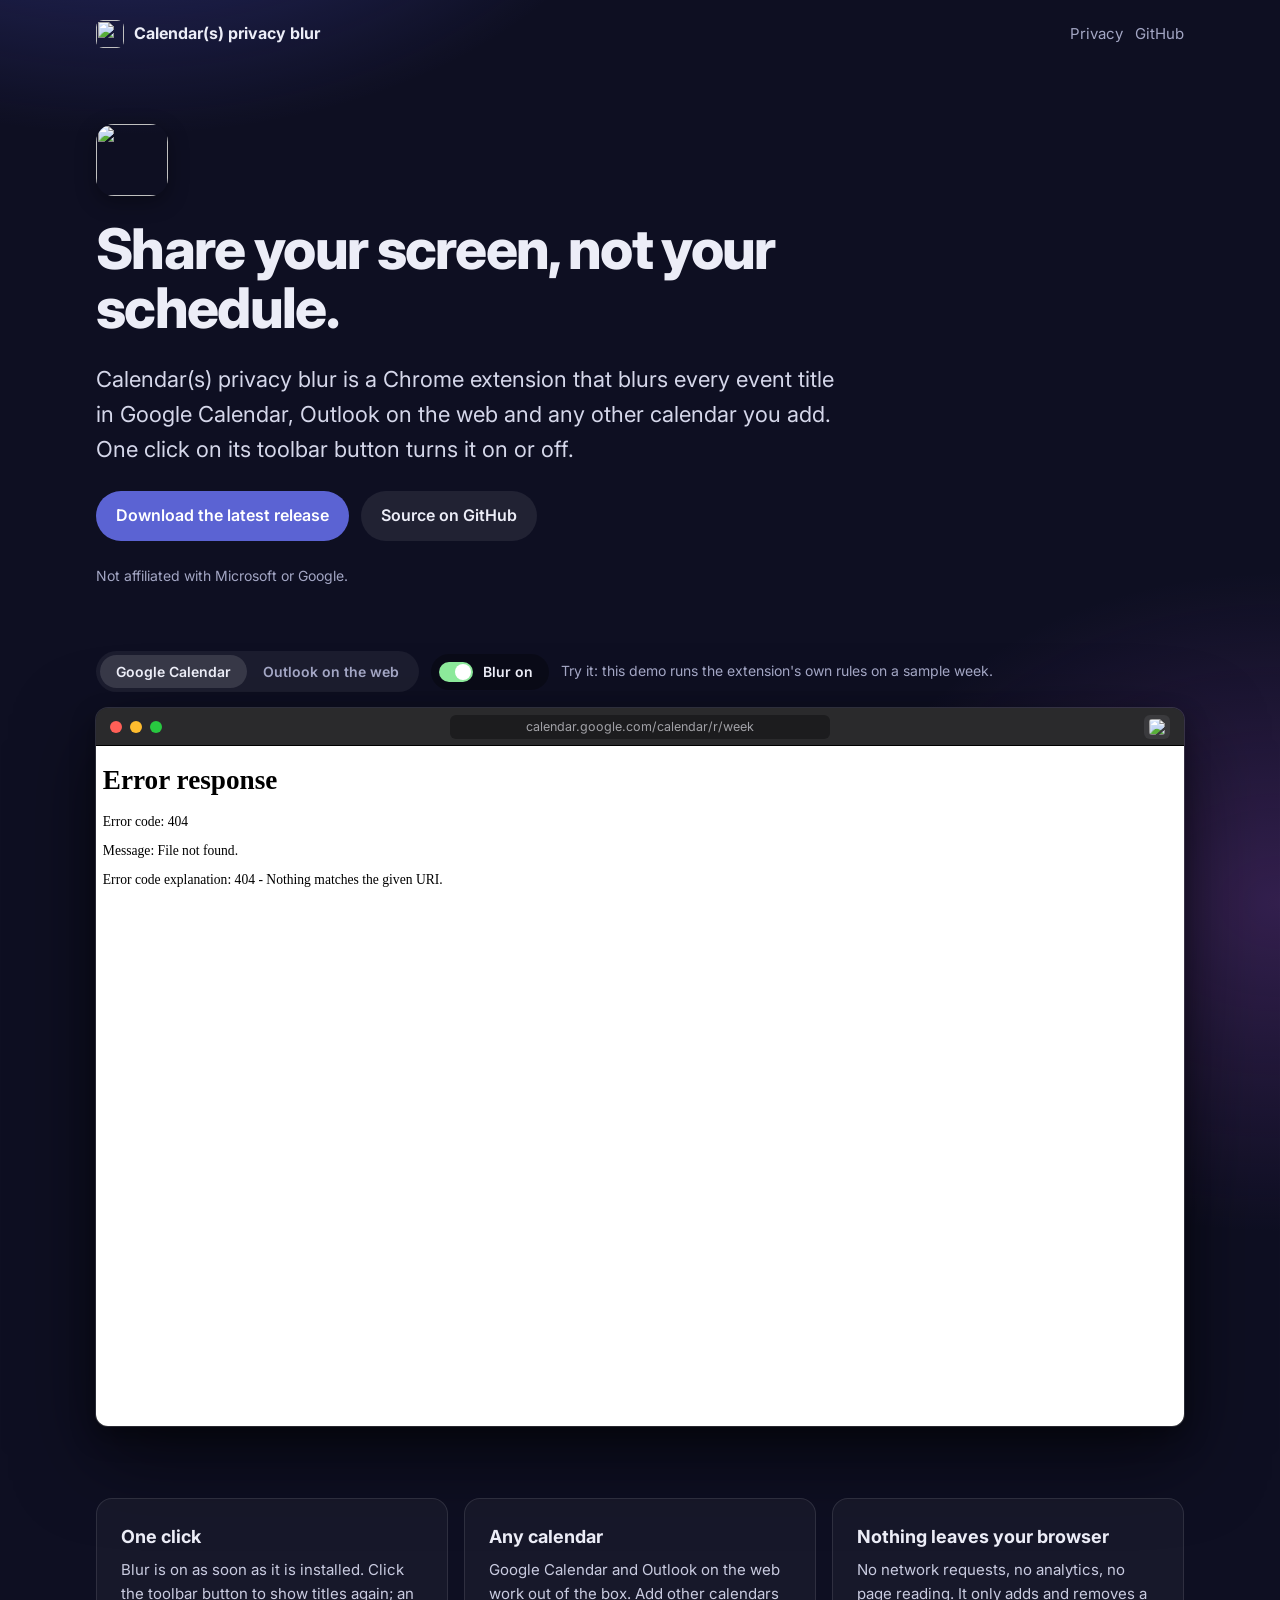
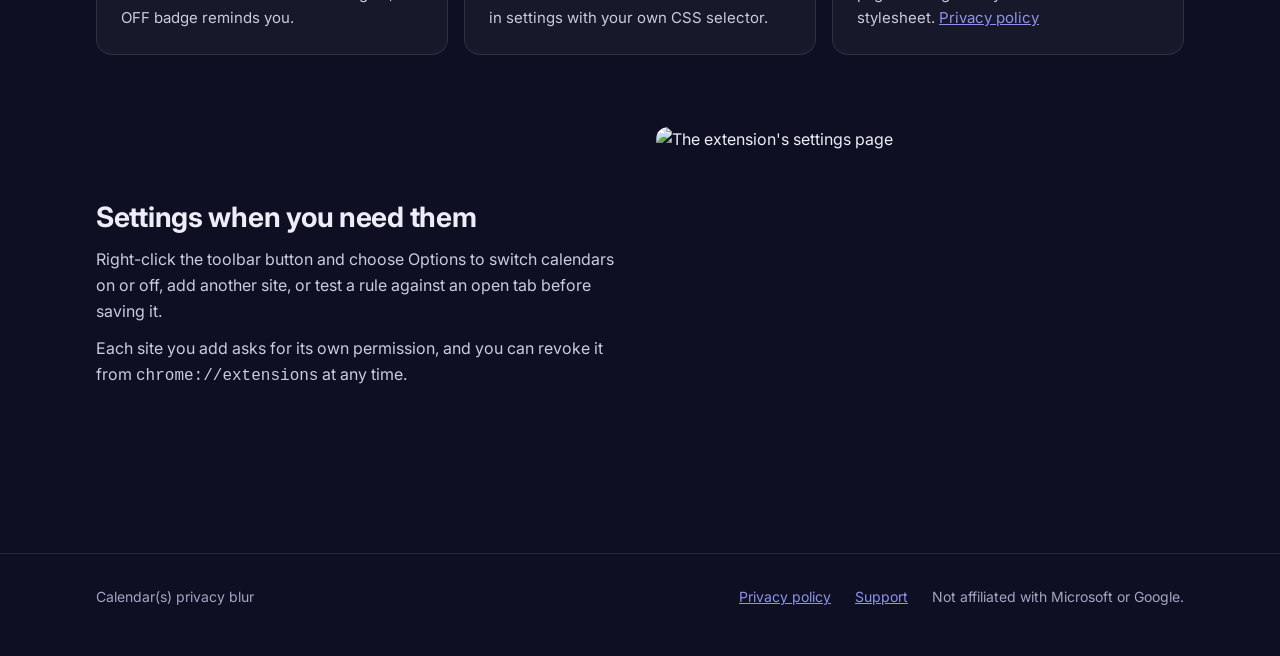
==== site/index.html @ d4e4414d "Deploy a project site to GitHub Pages from main site/ holds a home page with a live demo, which runs" ====
<!doctype html>
<!--
  The project's GitHub Pages home. tools/build-site.mjs copies it into _site/
  next to assets/ and src/, so the demo below runs the same mock pages and the
  same rules (src/rules.js) as the store screenshots.
-->
<html lang="en">
<head>
<meta charset="utf-8">
<meta name="viewport" content="width=device-width, initial-scale=1">
<title>Calendar(s) privacy blur</title>
<meta name="description" content="One click blurs event titles in Google Calendar, Outlook on the web and other calendars. Not affiliated with Microsoft or Google.">
<meta property="og:title" content="Calendar(s) privacy blur">
<meta property="og:description" content="Share your screen, not your schedule. One click blurs every event title.">
<meta property="og:image" content="https://aleksandrskrivickis.github.io/calendar-privacy-blur/assets/promo-marquee-1400x560.png">
<link rel="icon" href="src/icons/icon48.png">
<link rel="stylesheet" href="https://fonts.googleapis.com/css2?family=Inter:wght@400;500;600;700;800&display=swap">
<link rel="stylesheet" href="style.css">
<style>
  .hero { display: grid; grid-template-columns: 1fr; gap: 24px; padding: 56px 0 40px; max-width: 760px; }
  .hero .brand { display: flex; align-items: center; gap: 18px; }
  .hero .brand img { width: 72px; height: 72px; border-radius: 18px; box-shadow: 0 6px 20px rgba(0, 0, 0, .35); }
  .hero h1 { font-size: clamp(34px, 6vw, 56px); line-height: 1.05; font-weight: 800; letter-spacing: -.03em; }
  .hero p { font-size: clamp(18px, 2.4vw, 22px); color: #d5d7ea; }
  .hero .cta { display: flex; flex-wrap: wrap; gap: 12px; }
  .hero small { color: var(--muted); font-size: 14px; }

  /* Live demo: a macOS-style window around the mock, as in the store images. */
  .demo-head { display: flex; flex-wrap: wrap; align-items: center; gap: 12px; margin: 24px 0 16px; }
  .tabs { display: inline-flex; padding: 4px; border-radius: 999px; background: rgba(255, 255, 255, .06); }
  .tabs button { border: 0; padding: 8px 16px; border-radius: 999px; background: none; color: var(--muted); font: 600 14px Inter, sans-serif; cursor: pointer; }
  .tabs button[aria-selected="true"] { background: rgba(255, 255, 255, .12); color: var(--fg); }
  .switch { display: inline-flex; align-items: center; gap: 10px; border: 0; padding: 8px 16px 8px 8px; border-radius: 999px;
            background: rgba(0, 0, 0, .3); color: var(--fg); font: 600 14px Inter, sans-serif; cursor: pointer; }
  .switch i { position: relative; width: 34px; height: 20px; border-radius: 10px; background: #5c5f78; transition: background .15s; }
  .switch i::after { content: ""; position: absolute; left: 2px; top: 2px; width: 16px; height: 16px; border-radius: 50%; background: #fff; transition: left .15s; }
  .switch[aria-pressed="true"] i { background: var(--on); }
  .switch[aria-pressed="true"] i::after { left: 16px; }
  .demo-head .hint { color: var(--muted); font-size: 14px; }

  .win { border-radius: 12px; overflow: hidden; background: #1f1f1f;
         box-shadow: 0 0 0 1px rgba(255, 255, 255, .14), 0 30px 80px rgba(0, 0, 0, .55), 0 10px 24px rgba(0, 0, 0, .35); }
  .bar { position: relative; height: 38px; background: #2a2a2c; border-bottom: 1px solid #000; }
  .lights { position: absolute; left: 14px; top: 13px; display: flex; gap: 8px; }
  .lights i { width: 12px; height: 12px; border-radius: 50%; }
  .lights i:nth-child(1) { background: #ff5f57; }
  .lights i:nth-child(2) { background: #febc2e; }
  .lights i:nth-child(3) { background: #28c840; }
  .url { position: absolute; left: 50%; top: 7px; transform: translateX(-50%); width: min(380px, 55%); height: 24px; border-radius: 6px;
         background: #1c1c1e; color: #a1a1a6; font-size: 12.5px; line-height: 24px; text-align: center; white-space: nowrap; overflow: hidden; text-overflow: ellipsis; }
  .ext { position: absolute; right: 14px; top: 7px; width: 26px; height: 24px; border: 0; border-radius: 6px; padding: 0;
         display: grid; place-items: center; background: none; cursor: pointer; }
  .ext[aria-pressed="true"] { background: #3a3a3d; }
  .ext img { width: 16px; height: 16px; border-radius: 3px; }
  .ext b { position: absolute; right: -6px; bottom: -2px; padding: 0 3px; border-radius: 3px; background: #8a8f98; color: #fff; font: 700 8px/11px Inter, sans-serif; }
  .ext[aria-pressed="true"] b { display: none; }

  /* The mocks are laid out at exactly 1280x800; the script scales them to fit. */
  .view { position: relative; aspect-ratio: 1280 / 800; overflow: hidden; background: #1b1b1b; }
  .view iframe { position: absolute; left: 0; top: 0; width: 1280px; height: 800px; border: 0; transform-origin: 0 0; pointer-events: none; }
  .view iframe[hidden] { display: block; visibility: hidden; }

  .features { display: grid; grid-template-columns: repeat(auto-fit, minmax(240px, 1fr)); gap: 16px; margin-top: 72px; }
  .card { padding: 24px; border-radius: 16px; background: rgba(255, 255, 255, .04); border: 1px solid var(--line); }
  .card h2 { font-size: 18px; margin-bottom: 6px; }
  .card p { color: #c9cbe0; font-size: 15px; }

  .settings { display: grid; grid-template-columns: repeat(auto-fit, minmax(300px, 1fr)); gap: 32px; align-items: center; margin-top: 72px; }
  .settings h2 { font-size: 28px; letter-spacing: -.01em; margin-bottom: 8px; }
  .settings p { color: #c9cbe0; }
  .settings p + p { margin-top: 12px; }
  .settings img { width: 100%; height: auto; border-radius: 12px; }
</style>
</head>
<body>
  <div class="wrap">
    <nav>
      <a class="home" href="./"><img src="src/icons/icon48.png" alt="">Calendar(s) privacy blur</a>
      <span class="spacer"></span>
      <a class="link" href="privacy.html">Privacy</a>
      <a class="link" href="https://github.com/aleksandrskrivickis/calendar-privacy-blur">GitHub</a>
    </nav>

    <header class="hero">
      <div class="brand"><img src="src/icons/icon128.png" alt=""></div>
      <h1>Share your screen, not your schedule.</h1>
      <p>Calendar(s) privacy blur is a Chrome extension that blurs every event title in Google Calendar,
        Outlook on the web and any other calendar you add. One click on its toolbar button turns it on or off.</p>
      <div class="cta">
        <a class="button" href="https://github.com/aleksandrskrivickis/calendar-privacy-blur/releases/latest">Download the latest release</a>
        <a class="button ghost" href="https://github.com/aleksandrskrivickis/calendar-privacy-blur">Source on GitHub</a>
      </div>
      <small>Not affiliated with Microsoft or Google.</small>
    </header>

    <section aria-label="Live demo">
      <div class="demo-head">
        <div class="tabs" role="tablist">
          <button role="tab" aria-selected="true" data-cal="google">Google Calendar</button>
          <button role="tab" aria-selected="false" data-cal="outlook">Outlook on the web</button>
        </div>
        <button class="switch" id="switch" aria-pressed="true"><i></i>Blur on</button>
        <span class="hint">Try it: this demo runs the extension's own rules on a sample week.</span>
      </div>
      <div class="win">
        <div class="bar">
          <div class="lights"><i></i><i></i><i></i></div>
          <div class="url" id="url"></div>
          <button class="ext" id="ext" aria-pressed="true" title="Calendar(s) privacy blur"><img src="src/icons/icon48.png" alt="Toggle blur"><b>OFF</b></button>
        </div>
        <div class="view" id="view"></div>
      </div>
    </section>

    <section class="features">
      <div class="card"><h2>One click</h2><p>Blur is on as soon as it is installed. Click the toolbar button to show titles again; an OFF badge reminds you.</p></div>
      <div class="card"><h2>Any calendar</h2><p>Google Calendar and Outlook on the web work out of the box. Add other calendars in settings with your own CSS selector.</p></div>
      <div class="card"><h2>Nothing leaves your browser</h2><p>No network requests, no analytics, no page reading. It only adds and removes a stylesheet. <a href="privacy.html">Privacy policy</a></p></div>
    </section>

    <section class="settings">
      <div>
        <h2>Settings when you need them</h2>
        <p>Right-click the toolbar button and choose Options to switch calendars on or off, add another site,
          or test a rule against an open tab before saving it.</p>
        <p>Each site you add asks for its own permission, and you can revoke it from <code>chrome://extensions</code> at any time.</p>
      </div>
      <img src="assets/screenshots/05-settings.png" alt="The extension's settings page" width="1280" height="800" loading="lazy">
    </section>
  </div>

  <footer>
    <div class="wrap">
      <span>Calendar(s) privacy blur</span>
      <span class="spacer"></span>
      <a href="privacy.html">Privacy policy</a>
      <a href="https://github.com/aleksandrskrivickis/calendar-privacy-blur/issues">Support</a>
      <span>Not affiliated with Microsoft or Google.</span>
    </div>
  </footer>

  <script>
    const CALS = {
      google: { src: "assets/mock/google.html", url: "calendar.google.com/calendar/r/week" },
      outlook: { src: "assets/mock/outlook.html", url: "outlook.office.com/calendar/view/week" },
    };
    const view = document.getElementById("view");
    const sw = document.getElementById("switch");
    const ext = document.getElementById("ext");
    let cal = "google";
    let on = true;

    // Each calendar gets a plain and a masked frame, made on first use and
    // swapped on toggle, so switching is instant and never reloads.
    const frames = {};
    function framesFor(key) {
      if (!frames[key]) {
        frames[key] = [CALS[key].src, `${CALS[key].src}?masked`].map((src) => {
          const f = Object.assign(document.createElement("iframe"), { src, tabIndex: -1, title: "Sample calendar week" });
          f.setAttribute("scrolling", "no");
          view.append(f);
          return f;
        });
        fit();
      }
      return frames[key];
    }

    function render() {
      framesFor(cal);
      for (const [key, [plain, masked]] of Object.entries(frames)) {
        plain.hidden = key !== cal || on;
        masked.hidden = key !== cal || !on;
      }
      document.getElementById("url").textContent = CALS[cal].url;
      sw.setAttribute("aria-pressed", on);
      sw.lastChild.textContent = on ? "Blur on" : "Blur off";
      ext.setAttribute("aria-pressed", on);
      for (const t of document.querySelectorAll("[role=tab]")) t.setAttribute("aria-selected", t.dataset.cal === cal);
    }

    function fit() {
      const s = view.clientWidth / 1280;
      for (const f of view.querySelectorAll("iframe")) f.style.transform = `scale(${s})`;
    }
    new ResizeObserver(fit).observe(view);

    sw.onclick = ext.onclick = () => { on = !on; render(); };
    for (const t of document.querySelectorAll("[role=tab]")) t.onclick = () => { cal = t.dataset.cal; render(); };
    render();
  </script>
</body>
</html>
---- site/style.css ----
/* Shared by the site's pages. Dark only, in the icon's indigo, like the store
   images. */
:root {
  color-scheme: dark;
  --bg: #0e0f22;
  --panel: #17183a;
  --line: rgba(255, 255, 255, .1);
  --fg: #ecedf7;
  --muted: #a3a6c4;
  --brand: #5b63d3;
  --brand-hi: #8e93ec;
  --on: #8ce99a;
}
* { box-sizing: border-box; margin: 0; }
html { background: var(--bg); }
body {
  min-height: 100vh; color: var(--fg); font: 16px/1.6 Inter, -apple-system, system-ui, sans-serif;
  background:
    radial-gradient(900px 600px at 10% -10%, rgba(74, 79, 196, .55) 0%, transparent 60%),
    radial-gradient(800px 600px at 100% 40%, rgba(122, 63, 160, .35) 0%, transparent 55%),
    var(--bg);
}
a { color: var(--brand-hi); }
.wrap { max-width: 1120px; margin: 0 auto; padding: 0 16px; }

nav { display: flex; align-items: center; gap: 12px; padding: 20px 0; }
nav .home { display: flex; align-items: center; gap: 10px; color: var(--fg); text-decoration: none; font-weight: 700; }
nav .home img { width: 28px; height: 28px; border-radius: 7px; }
nav .spacer { flex: 1; }
nav a.link { color: var(--muted); text-decoration: none; font-size: 15px; }
nav a.link:hover { color: var(--fg); }

.button {
  display: inline-flex; align-items: center; gap: 8px; padding: 12px 20px; border-radius: 999px;
  font-weight: 600; text-decoration: none; color: #fff; background: var(--brand);
  border: 0; font-size: 16px; cursor: pointer;
}
.button:hover { background: #6a72e0; }
.button.ghost { background: rgba(255, 255, 255, .08); color: var(--fg); }
.button.ghost:hover { background: rgba(255, 255, 255, .14); }

footer { margin-top: 96px; padding: 32px 0 48px; border-top: 1px solid var(--line); color: var(--muted); font-size: 14px; }
footer .wrap { display: flex; flex-wrap: wrap; gap: 8px 24px; }
footer .spacer { flex: 1; }

/* Text pages such as the privacy policy. */
.prose { max-width: 720px; padding-top: 32px; }
.prose h1 { font-size: 40px; line-height: 1.15; letter-spacing: -.02em; margin-bottom: 8px; }
.prose h2 { font-size: 22px; margin: 36px 0 8px; }
.prose p, .prose ul { margin-top: 12px; color: #d5d7ea; }
.prose ul { padding-left: 22px; }
.prose li + li { margin-top: 8px; }
.prose code { font-size: .9em; padding: 1px 6px; border-radius: 5px; background: rgba(255, 255, 255, .08); }
.prose .meta { color: var(--muted); }
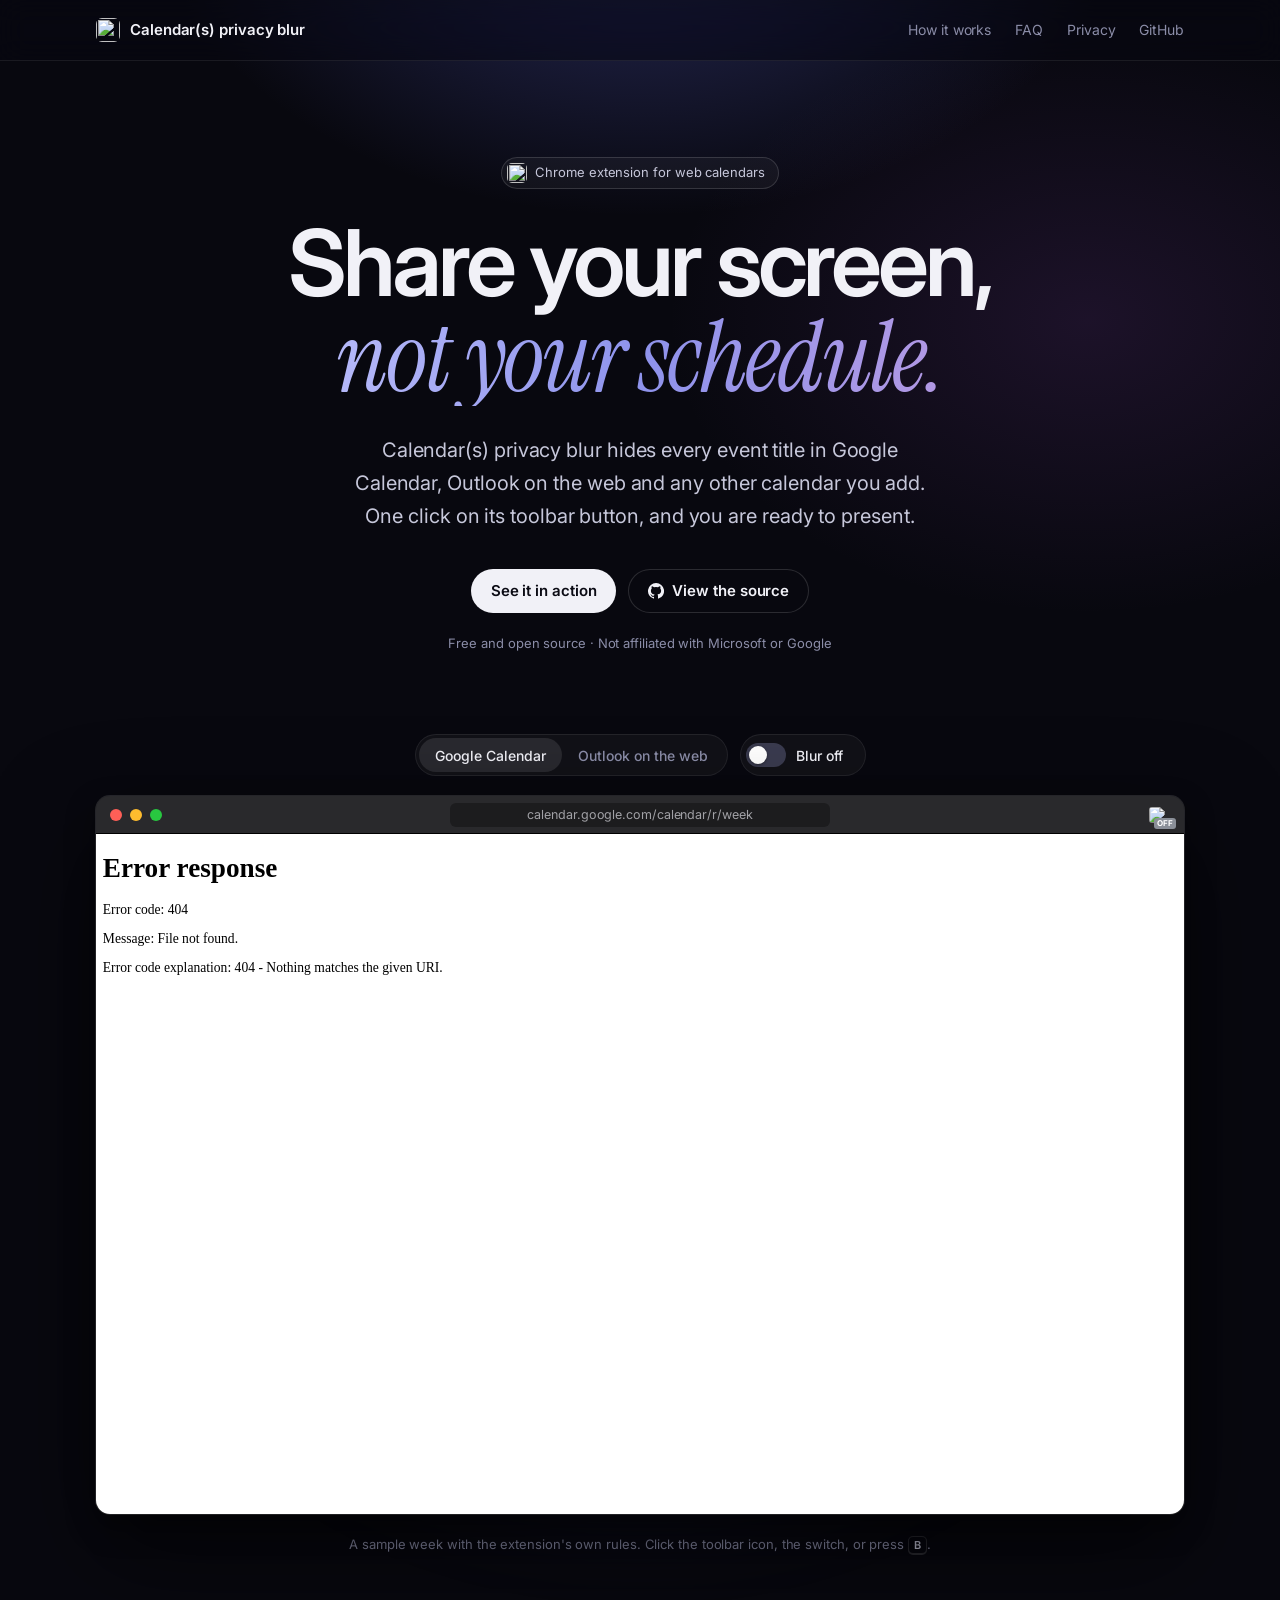
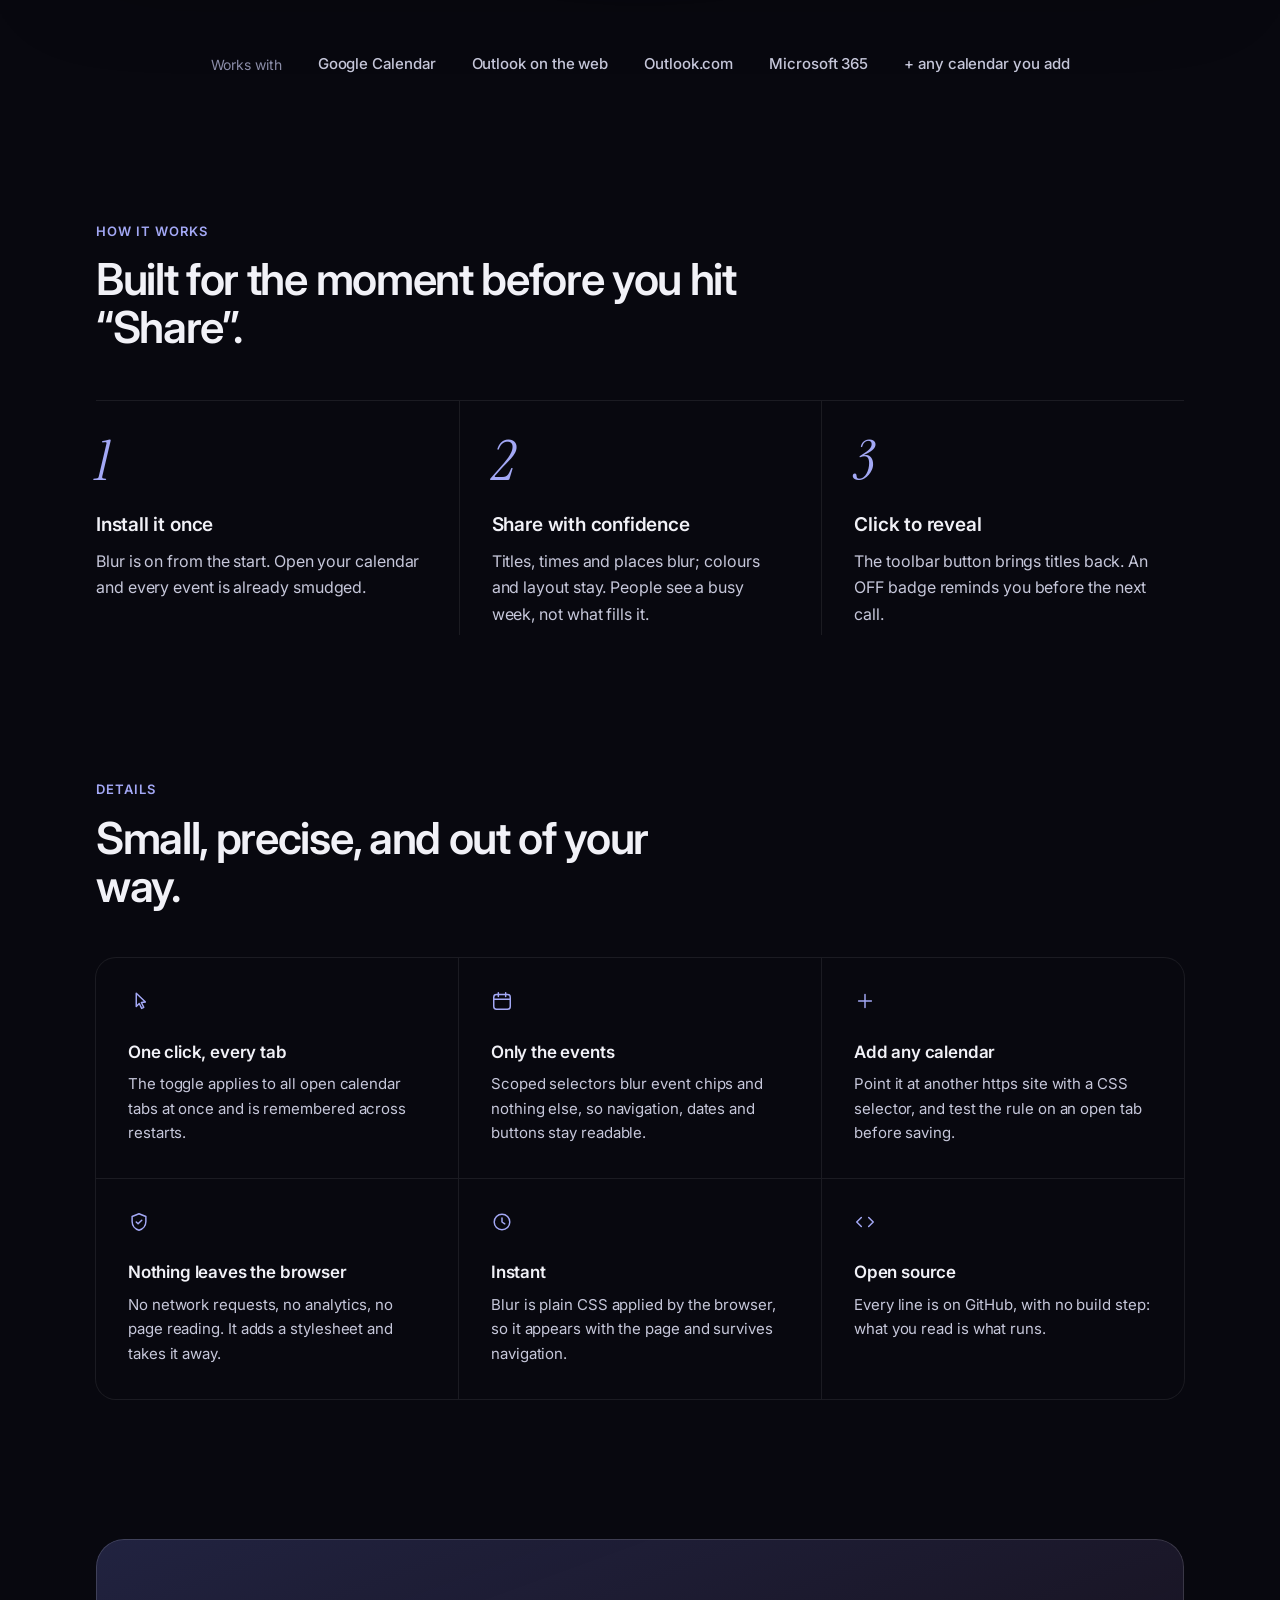
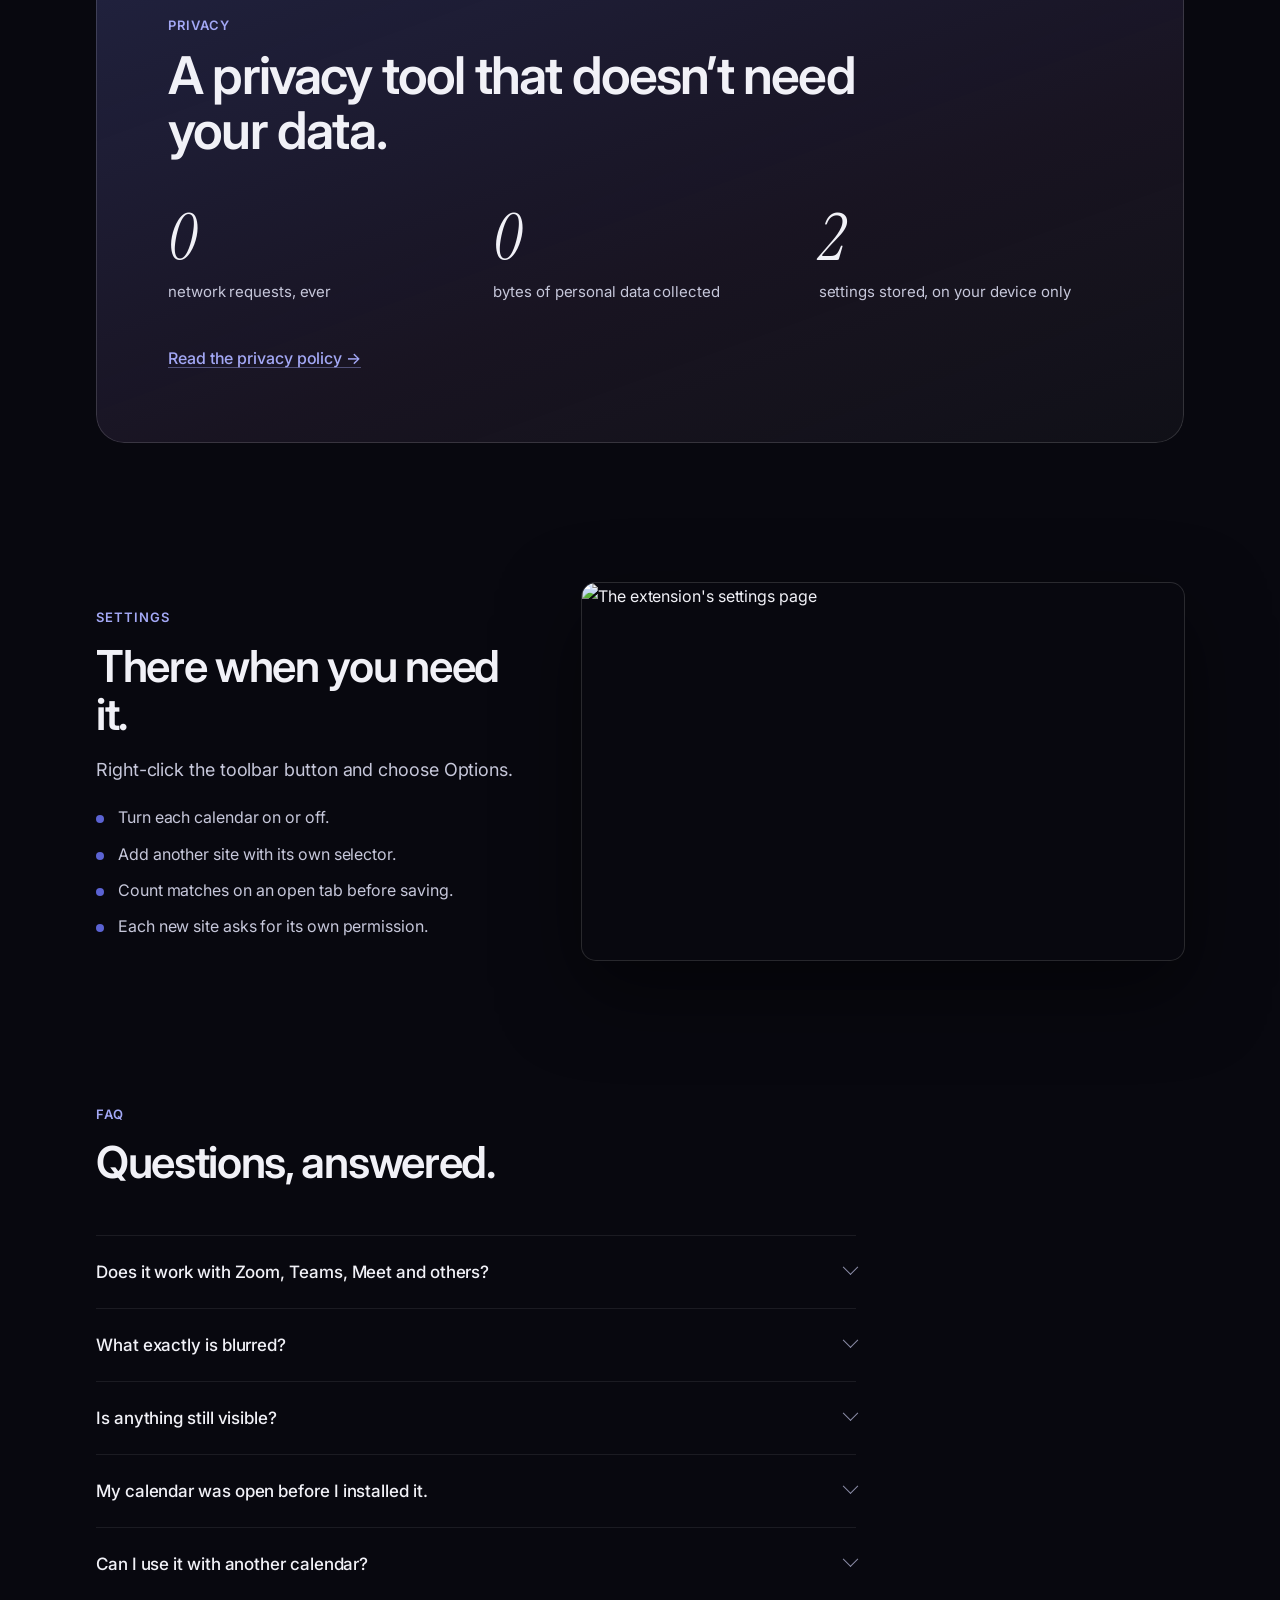
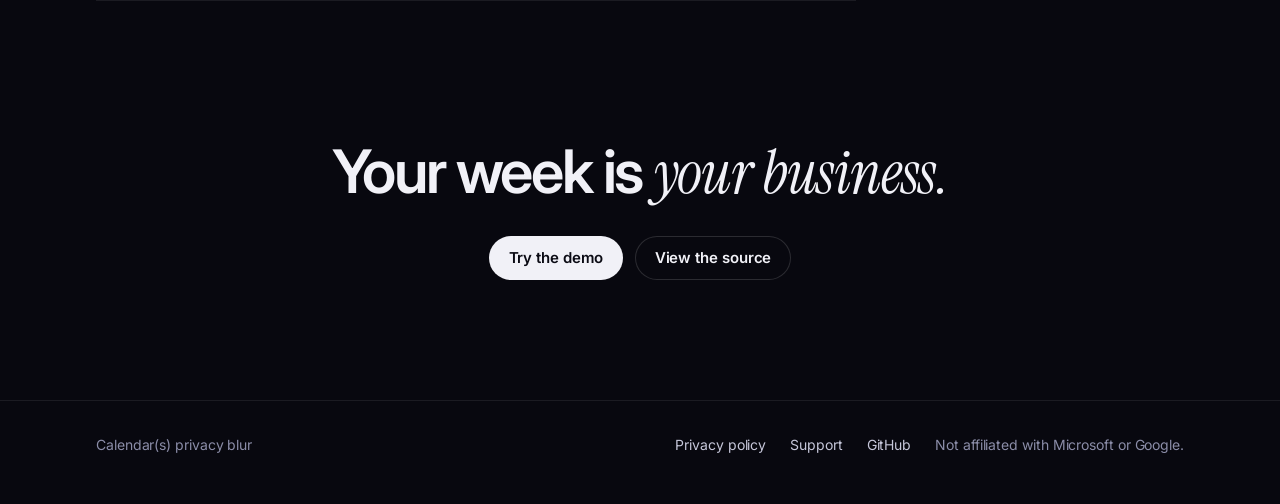
==== commit 27a7a694: "Redesign the site and drop the release download button A fuller home page: serif accents, a frosted " ====
--- a/site/index.html
+++ b/site/index.html
@@ -13,121 +13,317 @@
 <meta property="og:title" content="Calendar(s) privacy blur">
 <meta property="og:description" content="Share your screen, not your schedule. One click blurs every event title.">
 <meta property="og:image" content="https://aleksandrskrivickis.github.io/calendar-privacy-blur/assets/promo-marquee-1400x560.png">
+<meta name="theme-color" content="#08080f">
 <link rel="icon" href="src/icons/icon48.png">
-<link rel="stylesheet" href="https://fonts.googleapis.com/css2?family=Inter:wght@400;500;600;700;800&display=swap">
+<link rel="preconnect" href="https://fonts.gstatic.com" crossorigin>
+<link rel="stylesheet" href="https://fonts.googleapis.com/css2?family=Inter:wght@400;500;600;700&family=Instrument+Serif:ital@1&display=swap">
 <link rel="stylesheet" href="style.css">
+<script>document.documentElement.classList.add("js");</script>
 <style>
-  .hero { display: grid; grid-template-columns: 1fr; gap: 24px; padding: 56px 0 40px; max-width: 760px; }
-  .hero .brand { display: flex; align-items: center; gap: 18px; }
-  .hero .brand img { width: 72px; height: 72px; border-radius: 18px; box-shadow: 0 6px 20px rgba(0, 0, 0, .35); }
-  .hero h1 { font-size: clamp(34px, 6vw, 56px); line-height: 1.05; font-weight: 800; letter-spacing: -.03em; }
-  .hero p { font-size: clamp(18px, 2.4vw, 22px); color: #d5d7ea; }
-  .hero .cta { display: flex; flex-wrap: wrap; gap: 12px; }
-  .hero small { color: var(--muted); font-size: 14px; }
-
-  /* Live demo: a macOS-style window around the mock, as in the store images. */
-  .demo-head { display: flex; flex-wrap: wrap; align-items: center; gap: 12px; margin: 24px 0 16px; }
-  .tabs { display: inline-flex; padding: 4px; border-radius: 999px; background: rgba(255, 255, 255, .06); }
-  .tabs button { border: 0; padding: 8px 16px; border-radius: 999px; background: none; color: var(--muted); font: 600 14px Inter, sans-serif; cursor: pointer; }
-  .tabs button[aria-selected="true"] { background: rgba(255, 255, 255, .12); color: var(--fg); }
-  .switch { display: inline-flex; align-items: center; gap: 10px; border: 0; padding: 8px 16px 8px 8px; border-radius: 999px;
-            background: rgba(0, 0, 0, .3); color: var(--fg); font: 600 14px Inter, sans-serif; cursor: pointer; }
-  .switch i { position: relative; width: 34px; height: 20px; border-radius: 10px; background: #5c5f78; transition: background .15s; }
-  .switch i::after { content: ""; position: absolute; left: 2px; top: 2px; width: 16px; height: 16px; border-radius: 50%; background: #fff; transition: left .15s; }
+  section { margin-top: 140px; }
+  .section-head { max-width: 640px; margin-bottom: 48px; }
+  .section-head h2 { font-size: clamp(30px, 4.6vw, 44px); line-height: 1.1; letter-spacing: -.03em; font-weight: 600; margin-top: 12px; }
+  .section-head p { margin-top: 16px; font-size: 18px; color: var(--soft); }
+  .center { text-align: center; margin-left: auto; margin-right: auto; }
+
+  /* Scroll-in: only when scripts run, so the page never stays hidden. */
+  .js .reveal { opacity: 0; transform: translateY(16px); transition: opacity .7s ease, transform .7s ease; }
+  .js .reveal.in { opacity: 1; transform: none; }
+
+  /* Hero */
+  .hero { padding: 96px 0 0; text-align: center; }
+  .pill { display: inline-flex; align-items: center; gap: 8px; height: 32px; padding: 0 14px 0 6px; border-radius: 999px;
+          font-size: 13px; color: var(--soft); background: var(--surface); box-shadow: inset 0 0 0 1px var(--line-hi); }
+  .pill img { width: 20px; height: 20px; border-radius: 5px; }
+  .hero h1 { margin: 28px auto 0; max-width: 900px; font-size: clamp(44px, 8.4vw, 92px); line-height: .98; letter-spacing: -.045em; font-weight: 600; }
+  .hero h1 .serif { display: block; font-size: 1.08em; letter-spacing: -.02em;
+                    background: linear-gradient(90deg, #c7caff, #8e93ec 50%, #c39be0); -webkit-background-clip: text; background-clip: text; color: transparent; }
+  .hero .lead { margin: 28px auto 0; max-width: 600px; font-size: clamp(17px, 2.2vw, 20px); color: var(--soft); }
+  .hero .cta { display: flex; flex-wrap: wrap; justify-content: center; gap: 12px; margin-top: 36px; }
+  .hero .fine { margin-top: 20px; font-size: 13px; color: var(--muted); }
+
+  /* Demo: a macOS-style window around the mock, as in the store images. */
+  #demo { margin-top: 80px; scroll-margin-top: 90px; }
+  .controls { display: flex; flex-wrap: wrap; justify-content: center; align-items: center; gap: 12px; margin-bottom: 20px; }
+  .tabs { display: inline-flex; padding: 4px; border-radius: 999px; background: var(--surface); box-shadow: inset 0 0 0 1px var(--line); }
+  .tabs button { border: 0; height: 34px; padding: 0 16px; border-radius: 999px; background: none; color: var(--muted); font: 500 14px var(--sans); cursor: pointer; transition: color .15s, background .15s; }
+  .tabs button:hover { color: var(--fg); }
+  .tabs button[aria-selected="true"] { background: rgba(255, 255, 255, .1); color: var(--fg); }
+  .switch { display: inline-flex; align-items: center; gap: 10px; height: 42px; border: 0; padding: 0 16px 0 6px; border-radius: 999px;
+            background: var(--surface); box-shadow: inset 0 0 0 1px var(--line); color: var(--fg); font: 500 14px var(--sans); cursor: pointer; }
+  .switch i { position: relative; width: 40px; height: 24px; border-radius: 12px; background: #3a3b4f; transition: background .2s; }
+  .switch i::after { content: ""; position: absolute; left: 3px; top: 3px; width: 18px; height: 18px; border-radius: 50%; background: #fff;
+                     box-shadow: 0 1px 3px rgba(0, 0, 0, .4); transition: left .2s cubic-bezier(.3, .7, .4, 1); }
   .switch[aria-pressed="true"] i { background: var(--on); }
-  .switch[aria-pressed="true"] i::after { left: 16px; }
-  .demo-head .hint { color: var(--muted); font-size: 14px; }
-
-  .win { border-radius: 12px; overflow: hidden; background: #1f1f1f;
-         box-shadow: 0 0 0 1px rgba(255, 255, 255, .14), 0 30px 80px rgba(0, 0, 0, .55), 0 10px 24px rgba(0, 0, 0, .35); }
-  .bar { position: relative; height: 38px; background: #2a2a2c; border-bottom: 1px solid #000; }
+  .switch[aria-pressed="true"] i::after { left: 19px; }
+  .switch span { min-width: 54px; text-align: left; }
+
+  .stage { position: relative; }
+  .stage::before { content: ""; position: absolute; inset: 8% 6% -6%; z-index: -1; border-radius: 40px;
+                   background: radial-gradient(closest-side, rgba(91, 99, 211, .45), transparent); filter: blur(40px); }
+  .win { border-radius: 14px; overflow: hidden; background: #1f1f1f;
+         box-shadow: 0 0 0 1px rgba(255, 255, 255, .12), 0 40px 100px rgba(0, 0, 0, .6), 0 12px 30px rgba(0, 0, 0, .4); }
+  .bar { position: relative; height: 38px; background: #29292c; border-bottom: 1px solid #000; }
   .lights { position: absolute; left: 14px; top: 13px; display: flex; gap: 8px; }
   .lights i { width: 12px; height: 12px; border-radius: 50%; }
   .lights i:nth-child(1) { background: #ff5f57; }
   .lights i:nth-child(2) { background: #febc2e; }
   .lights i:nth-child(3) { background: #28c840; }
-  .url { position: absolute; left: 50%; top: 7px; transform: translateX(-50%); width: min(380px, 55%); height: 24px; border-radius: 6px;
+  .url { position: absolute; left: 50%; top: 7px; transform: translateX(-50%); width: min(380px, 52%); height: 24px; border-radius: 6px;
          background: #1c1c1e; color: #a1a1a6; font-size: 12.5px; line-height: 24px; text-align: center; white-space: nowrap; overflow: hidden; text-overflow: ellipsis; }
   .ext { position: absolute; right: 14px; top: 7px; width: 26px; height: 24px; border: 0; border-radius: 6px; padding: 0;
          display: grid; place-items: center; background: none; cursor: pointer; }
+  .ext:hover { background: #3a3a3d; }
   .ext[aria-pressed="true"] { background: #3a3a3d; }
   .ext img { width: 16px; height: 16px; border-radius: 3px; }
-  .ext b { position: absolute; right: -6px; bottom: -2px; padding: 0 3px; border-radius: 3px; background: #8a8f98; color: #fff; font: 700 8px/11px Inter, sans-serif; }
+  .ext b { position: absolute; right: -6px; bottom: -2px; padding: 0 3px; border-radius: 3px; background: #8a8f98; color: #fff; font: 700 8px/11px var(--sans); }
   .ext[aria-pressed="true"] b { display: none; }
 
-  /* The mocks are laid out at exactly 1280x800; the script scales them to fit. */
+  /* The mocks are laid out at exactly 1280x800; the script scales them to fit.
+     Both states stay loaded and cross-fade, so a toggle never reloads. */
   .view { position: relative; aspect-ratio: 1280 / 800; overflow: hidden; background: #1b1b1b; }
-  .view iframe { position: absolute; left: 0; top: 0; width: 1280px; height: 800px; border: 0; transform-origin: 0 0; pointer-events: none; }
-  .view iframe[hidden] { display: block; visibility: hidden; }
-
-  .features { display: grid; grid-template-columns: repeat(auto-fit, minmax(240px, 1fr)); gap: 16px; margin-top: 72px; }
-  .card { padding: 24px; border-radius: 16px; background: rgba(255, 255, 255, .04); border: 1px solid var(--line); }
-  .card h2 { font-size: 18px; margin-bottom: 6px; }
-  .card p { color: #c9cbe0; font-size: 15px; }
-
-  .settings { display: grid; grid-template-columns: repeat(auto-fit, minmax(300px, 1fr)); gap: 32px; align-items: center; margin-top: 72px; }
-  .settings h2 { font-size: 28px; letter-spacing: -.01em; margin-bottom: 8px; }
-  .settings p { color: #c9cbe0; }
-  .settings p + p { margin-top: 12px; }
-  .settings img { width: 100%; height: auto; border-radius: 12px; }
+  .view iframe { position: absolute; left: 0; top: 0; width: 1280px; height: 800px; border: 0; transform-origin: 0 0;
+                 pointer-events: none; transition: opacity .35s ease; }
+  .view iframe.off { opacity: 0; }
+  .caption { margin-top: 20px; text-align: center; font-size: 13px; color: var(--muted); }
+  kbd { font: 600 11px var(--sans); padding: 2px 6px; border-radius: 5px; color: var(--soft); box-shadow: inset 0 0 0 1px var(--line-hi), 0 1px 0 var(--line-hi); }
+
+  /* Works with */
+  .works { margin-top: 96px; display: flex; flex-wrap: wrap; justify-content: center; align-items: center; gap: 12px 36px; color: var(--muted); font-size: 14px; }
+  .works strong { color: var(--soft); font-weight: 500; font-size: 15px; }
+
+  /* Steps */
+  .steps { display: grid; grid-template-columns: repeat(auto-fit, minmax(260px, 1fr)); border-top: 1px solid var(--line); }
+  .step { padding: 32px 32px 8px 0; }
+  .step + .step { padding-left: 32px; border-left: 1px solid var(--line); }
+  .step .n { font: italic 56px/1 var(--serif); color: var(--brand-hi); }
+  .step h3 { margin-top: 20px; font-size: 19px; font-weight: 600; letter-spacing: -.01em; }
+  .step p { margin-top: 8px; color: var(--soft); }
+  @media (max-width: 860px) { .step, .step + .step { padding: 28px 0 20px; border-left: 0; } .step + .step { border-top: 1px solid var(--line); } }
+
+  /* Features */
+  .grid { display: grid; grid-template-columns: repeat(auto-fit, minmax(300px, 1fr)); gap: 1px; background: var(--line);
+          border-radius: 20px; overflow: hidden; box-shadow: 0 0 0 1px var(--line); }
+  .feature { padding: 32px; background: var(--bg); }
+  .feature svg { width: 22px; height: 22px; fill: none; stroke: var(--brand-hi); stroke-width: 1.6; stroke-linecap: round; stroke-linejoin: round; }
+  .feature h3 { margin-top: 18px; font-size: 17px; font-weight: 600; letter-spacing: -.01em; }
+  .feature p { margin-top: 6px; font-size: 15px; color: var(--soft); }
+
+  /* Privacy */
+  .privacy { position: relative; padding: clamp(32px, 6vw, 72px); border-radius: 28px; overflow: hidden;
+             background: linear-gradient(160deg, rgba(91, 99, 211, .22), rgba(122, 63, 160, .08) 60%, transparent), var(--surface);
+             box-shadow: inset 0 0 0 1px var(--line-hi); }
+  .privacy h2 { max-width: 760px; font-size: clamp(32px, 5vw, 52px); line-height: 1.05; letter-spacing: -.035em; font-weight: 600; margin-top: 12px; }
+  .stats { display: grid; grid-template-columns: repeat(auto-fit, minmax(180px, 1fr)); gap: 32px; margin-top: 48px; }
+  .stat b { display: block; font: italic 64px/1 var(--serif); color: var(--fg); }
+  .stat span { display: block; margin-top: 10px; font-size: 15px; color: var(--soft); }
+  .privacy .more { display: inline-block; margin-top: 40px; font-weight: 500; }
+
+  /* Settings */
+  .split { display: grid; grid-template-columns: minmax(0, 5fr) minmax(0, 7fr); gap: 56px; align-items: center; }
+  .split .section-head { margin-bottom: 0; }
+  .split ul { margin-top: 20px; padding: 0; list-style: none; color: var(--soft); }
+  .split li { position: relative; padding-left: 22px; }
+  .split li + li { margin-top: 10px; }
+  .split li::before { content: ""; position: absolute; left: 0; top: .68em; width: 8px; height: 8px; border-radius: 50%; background: var(--brand); }
+  .shot { border-radius: 14px; overflow: hidden; box-shadow: 0 0 0 1px var(--line-hi), 0 30px 80px rgba(0, 0, 0, .5); }
+  .shot img { display: block; width: 100%; height: auto; }
+  @media (max-width: 860px) { .split { grid-template-columns: 1fr; gap: 40px; } }
+
+  /* FAQ */
+  .faq { max-width: 760px; }
+  details { border-top: 1px solid var(--line); }
+  details:last-child { border-bottom: 1px solid var(--line); }
+  summary { display: flex; align-items: center; gap: 16px; padding: 22px 0; font-size: 17px; font-weight: 500; cursor: pointer; list-style: none; }
+  summary::-webkit-details-marker { display: none; }
+  summary::after { content: ""; margin-left: auto; flex: none; width: 10px; height: 10px; border: solid var(--muted); border-width: 0 1.5px 1.5px 0;
+                   transform: rotate(45deg) translate(-3px, -3px); transition: transform .2s; }
+  details[open] summary::after { transform: rotate(-135deg) translate(-3px, -3px); }
+  details p { padding: 0 32px 24px 0; color: var(--soft); }
+
+  .closing { text-align: center; }
+  .closing h2 { font-size: clamp(34px, 5.6vw, 60px); line-height: 1.02; letter-spacing: -.04em; font-weight: 600; }
+  .closing .cta { display: flex; flex-wrap: wrap; justify-content: center; gap: 12px; margin-top: 32px; }
 </style>
 </head>
 <body>
-  <div class="wrap">
-    <nav>
+  <nav>
+    <div class="wrap">
       <a class="home" href="./"><img src="src/icons/icon48.png" alt="">Calendar(s) privacy blur</a>
       <span class="spacer"></span>
+      <a class="link optional" href="#how">How it works</a>
+      <a class="link optional" href="#faq">FAQ</a>
       <a class="link" href="privacy.html">Privacy</a>
       <a class="link" href="https://github.com/aleksandrskrivickis/calendar-privacy-blur">GitHub</a>
-    </nav>
-
+    </div>
+  </nav>
+
+  <main class="wrap">
     <header class="hero">
-      <div class="brand"><img src="src/icons/icon128.png" alt=""></div>
-      <h1>Share your screen, not your schedule.</h1>
-      <p>Calendar(s) privacy blur is a Chrome extension that blurs every event title in Google Calendar,
-        Outlook on the web and any other calendar you add. One click on its toolbar button turns it on or off.</p>
+      <span class="pill"><img src="src/icons/icon48.png" alt="">Chrome extension for web calendars</span>
+      <h1>Share your screen,<span class="serif">not your schedule.</span></h1>
+      <p class="lead">Calendar(s) privacy blur hides every event title in Google Calendar, Outlook on the web and any
+        other calendar you add. One click on its toolbar button, and you are ready to present.</p>
       <div class="cta">
-        <a class="button" href="https://github.com/aleksandrskrivickis/calendar-privacy-blur/releases/latest">Download the latest release</a>
-        <a class="button ghost" href="https://github.com/aleksandrskrivickis/calendar-privacy-blur">Source on GitHub</a>
-      </div>
-      <small>Not affiliated with Microsoft or Google.</small>
+        <a class="button" href="#demo">See it in action</a>
+        <a class="button ghost" href="https://github.com/aleksandrskrivickis/calendar-privacy-blur">
+          <svg viewBox="0 0 16 16" fill="currentColor" aria-hidden="true"><path d="M8 0a8 8 0 0 0-2.53 15.59c.4.07.55-.17.55-.38v-1.35c-2.22.48-2.69-1.07-2.69-1.07-.36-.92-.89-1.17-.89-1.17-.73-.5.05-.49.05-.49.8.06 1.23.83 1.23.83.71 1.22 1.87.87 2.33.66.07-.52.28-.87.5-1.07-1.77-.2-3.64-.89-3.64-3.95 0-.87.31-1.59.82-2.15-.08-.2-.36-1.02.08-2.12 0 0 .67-.21 2.2.82a7.6 7.6 0 0 1 4 0c1.53-1.04 2.2-.82 2.2-.82.44 1.1.16 1.92.08 2.12.51.56.82 1.28.82 2.15 0 3.07-1.87 3.75-3.65 3.95.29.25.54.73.54 1.48v2.2c0 .21.15.46.55.38A8 8 0 0 0 8 0z"/></svg>
+          View the source</a>
+      </div>
+      <p class="fine">Free and open source · Not affiliated with Microsoft or Google</p>
     </header>
 
-    <section aria-label="Live demo">
-      <div class="demo-head">
-        <div class="tabs" role="tablist">
+    <div id="demo" class="reveal">
+      <div class="controls">
+        <div class="tabs" role="tablist" aria-label="Calendar">
           <button role="tab" aria-selected="true" data-cal="google">Google Calendar</button>
           <button role="tab" aria-selected="false" data-cal="outlook">Outlook on the web</button>
         </div>
-        <button class="switch" id="switch" aria-pressed="true"><i></i>Blur on</button>
-        <span class="hint">Try it: this demo runs the extension's own rules on a sample week.</span>
-      </div>
-      <div class="win">
-        <div class="bar">
-          <div class="lights"><i></i><i></i><i></i></div>
-          <div class="url" id="url"></div>
-          <button class="ext" id="ext" aria-pressed="true" title="Calendar(s) privacy blur"><img src="src/icons/icon48.png" alt="Toggle blur"><b>OFF</b></button>
-        </div>
-        <div class="view" id="view"></div>
-      </div>
-    </section>
-
-    <section class="features">
-      <div class="card"><h2>One click</h2><p>Blur is on as soon as it is installed. Click the toolbar button to show titles again; an OFF badge reminds you.</p></div>
-      <div class="card"><h2>Any calendar</h2><p>Google Calendar and Outlook on the web work out of the box. Add other calendars in settings with your own CSS selector.</p></div>
-      <div class="card"><h2>Nothing leaves your browser</h2><p>No network requests, no analytics, no page reading. It only adds and removes a stylesheet. <a href="privacy.html">Privacy policy</a></p></div>
-    </section>
-
-    <section class="settings">
-      <div>
-        <h2>Settings when you need them</h2>
-        <p>Right-click the toolbar button and choose Options to switch calendars on or off, add another site,
-          or test a rule against an open tab before saving it.</p>
-        <p>Each site you add asks for its own permission, and you can revoke it from <code>chrome://extensions</code> at any time.</p>
-      </div>
-      <img src="assets/screenshots/05-settings.png" alt="The extension's settings page" width="1280" height="800" loading="lazy">
-    </section>
-  </div>
+        <button class="switch" id="switch" aria-pressed="false"><i></i><span>Blur off</span></button>
+      </div>
+      <div class="stage">
+        <div class="win">
+          <div class="bar">
+            <div class="lights"><i></i><i></i><i></i></div>
+            <div class="url" id="url"></div>
+            <button class="ext" id="ext" aria-pressed="false" title="Calendar(s) privacy blur"><img src="src/icons/icon48.png" alt="Toggle blur"><b>OFF</b></button>
+          </div>
+          <div class="view" id="view"></div>
+        </div>
+      </div>
+      <p class="caption">A sample week with the extension's own rules. Click the toolbar icon, the switch, or press <kbd>B</kbd>.</p>
+    </div>
+
+    <div class="works reveal" aria-label="Works with">
+      <span>Works with</span>
+      <strong>Google Calendar</strong>
+      <strong>Outlook on the web</strong>
+      <strong>Outlook.com</strong>
+      <strong>Microsoft 365</strong>
+      <strong>+ any calendar you add</strong>
+    </div>
+
+    <section id="how">
+      <div class="section-head reveal">
+        <span class="eyebrow">How it works</span>
+        <h2>Built for the moment before you hit “Share”.</h2>
+      </div>
+      <div class="steps reveal">
+        <div class="step"><div class="n">1</div><h3>Install it once</h3>
+          <p>Blur is on from the start. Open your calendar and every event is already smudged.</p></div>
+        <div class="step"><div class="n">2</div><h3>Share with confidence</h3>
+          <p>Titles, times and places blur; colours and layout stay. People see a busy week, not what fills it.</p></div>
+        <div class="step"><div class="n">3</div><h3>Click to reveal</h3>
+          <p>The toolbar button brings titles back. An OFF badge reminds you before the next call.</p></div>
+      </div>
+    </section>
+
+    <section>
+      <div class="section-head reveal">
+        <span class="eyebrow">Details</span>
+        <h2>Small, precise, and out of your way.</h2>
+      </div>
+      <div class="grid reveal">
+        <div class="feature">
+          <svg viewBox="0 0 24 24"><path d="M9 3.5 19 13l-4.4.6 2.6 5.4-2.3 1.1-2.6-5.4L9 18z"/></svg>
+          <h3>One click, every tab</h3>
+          <p>The toggle applies to all open calendar tabs at once and is remembered across restarts.</p>
+        </div>
+        <div class="feature">
+          <svg viewBox="0 0 24 24"><rect x="3" y="5" width="18" height="16" rx="3"/><path d="M3 10h18M8 3v4M16 3v4"/></svg>
+          <h3>Only the events</h3>
+          <p>Scoped selectors blur event chips and nothing else, so navigation, dates and buttons stay readable.</p>
+        </div>
+        <div class="feature">
+          <svg viewBox="0 0 24 24"><path d="M12 5v14M5 12h14"/></svg>
+          <h3>Add any calendar</h3>
+          <p>Point it at another https site with a CSS selector, and test the rule on an open tab before saving.</p>
+        </div>
+        <div class="feature">
+          <svg viewBox="0 0 24 24"><path d="M12 3 4.5 6v5.5c0 4.5 3.2 8.3 7.5 9.5 4.3-1.2 7.5-5 7.5-9.5V6z"/><path d="m9 12 2 2 4-4"/></svg>
+          <h3>Nothing leaves the browser</h3>
+          <p>No network requests, no analytics, no page reading. It adds a stylesheet and takes it away.</p>
+        </div>
+        <div class="feature">
+          <svg viewBox="0 0 24 24"><circle cx="12" cy="12" r="8.5"/><path d="M12 7.5V12l3 2"/></svg>
+          <h3>Instant</h3>
+          <p>Blur is plain CSS applied by the browser, so it appears with the page and survives navigation.</p>
+        </div>
+        <div class="feature">
+          <svg viewBox="0 0 24 24"><path d="m8 7-5 5 5 5M16 7l5 5-5 5"/></svg>
+          <h3>Open source</h3>
+          <p>Every line is on GitHub, with no build step: what you read is what runs.</p>
+        </div>
+      </div>
+    </section>
+
+    <section>
+      <div class="privacy reveal">
+        <span class="eyebrow">Privacy</span>
+        <h2>A privacy tool that doesn’t need your data.</h2>
+        <div class="stats">
+          <div class="stat"><b>0</b><span>network requests, ever</span></div>
+          <div class="stat"><b>0</b><span>bytes of personal data collected</span></div>
+          <div class="stat"><b>2</b><span>settings stored, on your device only</span></div>
+        </div>
+        <a class="more" href="privacy.html">Read the privacy policy →</a>
+      </div>
+    </section>
+
+    <section>
+      <div class="split">
+        <div class="section-head reveal">
+          <span class="eyebrow">Settings</span>
+          <h2>There when you need it.</h2>
+          <p>Right-click the toolbar button and choose Options.</p>
+          <ul>
+            <li>Turn each calendar on or off.</li>
+            <li>Add another site with its own selector.</li>
+            <li>Count matches on an open tab before saving.</li>
+            <li>Each new site asks for its own permission.</li>
+          </ul>
+        </div>
+        <div class="shot reveal"><img src="assets/screenshots/05-settings.png" alt="The extension's settings page" width="1280" height="800" loading="lazy"></div>
+      </div>
+    </section>
+
+    <section id="faq">
+      <div class="section-head reveal">
+        <span class="eyebrow">FAQ</span>
+        <h2>Questions, answered.</h2>
+      </div>
+      <div class="faq reveal">
+        <details>
+          <summary>Does it work with Zoom, Teams, Meet and others?</summary>
+          <p>Yes. The blur is applied to the calendar page itself, so whatever shares your screen, window or tab shows it blurred.</p>
+        </details>
+        <details>
+          <summary>What exactly is blurred?</summary>
+          <p>The text inside each event: title, time and location. Event colours and the calendar around them stay as they are.</p>
+        </details>
+        <details>
+          <summary>Is anything still visible?</summary>
+          <p>Hover cards and an opened event still show full details; the blur covers the calendar grid. The text is hidden, not deleted, so it protects against onlookers, not against someone at your keyboard.</p>
+        </details>
+        <details>
+          <summary>My calendar was open before I installed it.</summary>
+          <p>Reload that tab once. Tabs opened after installing are covered straight away.</p>
+        </details>
+        <details>
+          <summary>Can I use it with another calendar?</summary>
+          <p>Yes. In settings, add the site’s address and a CSS selector for its events. The extension asks for permission to that site only.</p>
+        </details>
+      </div>
+    </section>
+
+    <section class="closing reveal">
+      <h2>Your week is <span class="serif">your business.</span></h2>
+      <div class="cta">
+        <a class="button" href="#demo">Try the demo</a>
+        <a class="button ghost" href="https://github.com/aleksandrskrivickis/calendar-privacy-blur">View the source</a>
+      </div>
+    </section>
+  </main>
 
   <footer>
     <div class="wrap">
@@ -135,6 +331,7 @@
       <span class="spacer"></span>
       <a href="privacy.html">Privacy policy</a>
       <a href="https://github.com/aleksandrskrivickis/calendar-privacy-blur/issues">Support</a>
+      <a href="https://github.com/aleksandrskrivickis/calendar-privacy-blur">GitHub</a>
       <span>Not affiliated with Microsoft or Google.</span>
     </div>
   </footer>
@@ -148,16 +345,18 @@
     const sw = document.getElementById("switch");
     const ext = document.getElementById("ext");
     let cal = "google";
-    let on = true;
+    let on = false;
+    let touched = false;
 
     // Each calendar gets a plain and a masked frame, made on first use and
-    // swapped on toggle, so switching is instant and never reloads.
+    // cross-faded on toggle, so switching is instant and never reloads.
     const frames = {};
     function framesFor(key) {
       if (!frames[key]) {
         frames[key] = [CALS[key].src, `${CALS[key].src}?masked`].map((src) => {
           const f = Object.assign(document.createElement("iframe"), { src, tabIndex: -1, title: "Sample calendar week" });
           f.setAttribute("scrolling", "no");
+          f.setAttribute("aria-hidden", "true");
           view.append(f);
           return f;
         });
@@ -169,12 +368,12 @@
     function render() {
       framesFor(cal);
       for (const [key, [plain, masked]] of Object.entries(frames)) {
-        plain.hidden = key !== cal || on;
-        masked.hidden = key !== cal || !on;
+        plain.classList.toggle("off", key !== cal || on);
+        masked.classList.toggle("off", key !== cal || !on);
       }
       document.getElementById("url").textContent = CALS[cal].url;
       sw.setAttribute("aria-pressed", on);
-      sw.lastChild.textContent = on ? "Blur on" : "Blur off";
+      sw.querySelector("span").textContent = on ? "Blur on" : "Blur off";
       ext.setAttribute("aria-pressed", on);
       for (const t of document.querySelectorAll("[role=tab]")) t.setAttribute("aria-selected", t.dataset.cal === cal);
     }
@@ -185,9 +384,28 @@
     }
     new ResizeObserver(fit).observe(view);
 
-    sw.onclick = ext.onclick = () => { on = !on; render(); };
-    for (const t of document.querySelectorAll("[role=tab]")) t.onclick = () => { cal = t.dataset.cal; render(); };
+    const toggle = () => { touched = true; on = !on; render(); };
+    sw.onclick = ext.onclick = toggle;
+    addEventListener("keydown", (e) => {
+      if (e.key.toLowerCase() === "b" && !e.metaKey && !e.ctrlKey && !e.altKey && !/input|textarea/i.test(e.target.tagName)) toggle();
+    });
+    for (const t of document.querySelectorAll("[role=tab]")) t.onclick = () => { touched = true; cal = t.dataset.cal; render(); };
+    framesFor("outlook");
     render();
+
+    // Starts with blur off, then switches it on once the demo is in view, so
+    // the first thing a visitor sees is the extension doing its job.
+    const io = new IntersectionObserver(([entry]) => {
+      if (!entry.isIntersecting) return;
+      io.disconnect();
+      setTimeout(() => { if (!touched) { on = true; render(); } }, 1200);
+    }, { threshold: .5 });
+    io.observe(view);
+
+    const reveal = new IntersectionObserver((entries) => {
+      for (const e of entries) if (e.isIntersecting) { e.target.classList.add("in"); reveal.unobserve(e.target); }
+    }, { rootMargin: "0px 0px -8% 0px" });
+    document.querySelectorAll(".reveal").forEach((el) => reveal.observe(el));
   </script>
 </body>
 </html>
--- a/site/style.css
+++ b/site/style.css
@@ -2,53 +2,84 @@
    images. */
 :root {
   color-scheme: dark;
-  --bg: #0e0f22;
-  --panel: #17183a;
-  --line: rgba(255, 255, 255, .1);
-  --fg: #ecedf7;
-  --muted: #a3a6c4;
+  --bg: #08080f;
+  --surface: rgba(255, 255, 255, .035);
+  --line: rgba(255, 255, 255, .08);
+  --line-hi: rgba(255, 255, 255, .14);
+  --fg: #f1f1f7;
+  --soft: #c6c7da;
+  --muted: #8b8da8;
   --brand: #5b63d3;
-  --brand-hi: #8e93ec;
+  --brand-hi: #a3a8f5;
   --on: #8ce99a;
+  --serif: "Instrument Serif", Georgia, serif;
+  --sans: Inter, -apple-system, system-ui, sans-serif;
 }
 * { box-sizing: border-box; margin: 0; }
-html { background: var(--bg); }
+html { background: var(--bg); scroll-behavior: smooth; scroll-padding-top: 80px; }
 body {
-  min-height: 100vh; color: var(--fg); font: 16px/1.6 Inter, -apple-system, system-ui, sans-serif;
+  min-height: 100vh; overflow-x: hidden; color: var(--fg);
+  font: 16px/1.65 var(--sans); letter-spacing: -.005em;
+  -webkit-font-smoothing: antialiased;
+}
+/* Two soft glows behind the top of every page. */
+body::before {
+  content: ""; position: absolute; inset: 0 0 auto; height: 1100px; z-index: -1; pointer-events: none;
   background:
-    radial-gradient(900px 600px at 10% -10%, rgba(74, 79, 196, .55) 0%, transparent 60%),
-    radial-gradient(800px 600px at 100% 40%, rgba(122, 63, 160, .35) 0%, transparent 55%),
-    var(--bg);
+    radial-gradient(700px 480px at 50% -120px, rgba(91, 99, 211, .42), transparent 70%),
+    radial-gradient(600px 420px at 85% 320px, rgba(122, 63, 160, .18), transparent 70%);
 }
-a { color: var(--brand-hi); }
+a { color: var(--brand-hi); text-decoration-color: rgba(163, 168, 245, .4); text-underline-offset: 3px; }
+a:hover { text-decoration-color: currentColor; }
+code { font: .88em ui-monospace, SFMono-Regular, Menlo, monospace; padding: 2px 6px; border-radius: 6px; background: rgba(255, 255, 255, .07); }
 .wrap { max-width: 1120px; margin: 0 auto; padding: 0 16px; }
 
-nav { display: flex; align-items: center; gap: 12px; padding: 20px 0; }
-nav .home { display: flex; align-items: center; gap: 10px; color: var(--fg); text-decoration: none; font-weight: 700; }
-nav .home img { width: 28px; height: 28px; border-radius: 7px; }
+/* Sticky top bar, frosted: the site blurs what scrolls under it. */
+nav {
+  position: sticky; top: 0; z-index: 10;
+  background: rgba(8, 8, 15, .6); backdrop-filter: blur(14px) saturate(140%); -webkit-backdrop-filter: blur(14px) saturate(140%);
+  border-bottom: 1px solid var(--line);
+}
+nav .wrap { display: flex; align-items: center; gap: 24px; height: 60px; }
+nav .home { display: flex; align-items: center; gap: 10px; color: var(--fg); text-decoration: none; font-weight: 600; font-size: 15px; white-space: nowrap; }
+nav .home img { width: 24px; height: 24px; border-radius: 6px; }
 nav .spacer { flex: 1; }
-nav a.link { color: var(--muted); text-decoration: none; font-size: 15px; }
+nav a.link { color: var(--muted); text-decoration: none; font-size: 14px; transition: color .15s; }
 nav a.link:hover { color: var(--fg); }
+@media (max-width: 560px) { nav a.link.optional { display: none; } nav .wrap { gap: 16px; } }
 
 .button {
-  display: inline-flex; align-items: center; gap: 8px; padding: 12px 20px; border-radius: 999px;
-  font-weight: 600; text-decoration: none; color: #fff; background: var(--brand);
-  border: 0; font-size: 16px; cursor: pointer;
+  display: inline-flex; align-items: center; gap: 8px; height: 44px; padding: 0 20px; border-radius: 999px;
+  font: 600 15px var(--sans); text-decoration: none; cursor: pointer; transition: background .15s, transform .15s;
+  color: #0b0b14; background: var(--fg); border: 0;
 }
-.button:hover { background: #6a72e0; }
-.button.ghost { background: rgba(255, 255, 255, .08); color: var(--fg); }
-.button.ghost:hover { background: rgba(255, 255, 255, .14); }
+.button:hover { background: #fff; transform: translateY(-1px); }
+.button.ghost { color: var(--fg); background: transparent; box-shadow: inset 0 0 0 1px var(--line-hi); }
+.button.ghost:hover { background: rgba(255, 255, 255, .06); }
+.button svg { width: 16px; height: 16px; }
 
-footer { margin-top: 96px; padding: 32px 0 48px; border-top: 1px solid var(--line); color: var(--muted); font-size: 14px; }
-footer .wrap { display: flex; flex-wrap: wrap; gap: 8px 24px; }
+.eyebrow { font-size: 13px; font-weight: 600; letter-spacing: .08em; text-transform: uppercase; color: var(--brand-hi); }
+.serif { font-family: var(--serif); font-style: italic; font-weight: 400; letter-spacing: -.01em; }
+
+footer { margin-top: 120px; border-top: 1px solid var(--line); color: var(--muted); font-size: 14px; }
+footer .wrap { display: flex; flex-wrap: wrap; align-items: center; gap: 8px 24px; padding-top: 32px; padding-bottom: 48px; }
 footer .spacer { flex: 1; }
+footer a { color: var(--soft); text-decoration: none; }
+footer a:hover { color: var(--fg); }
 
 /* Text pages such as the privacy policy. */
-.prose { max-width: 720px; padding-top: 32px; }
-.prose h1 { font-size: 40px; line-height: 1.15; letter-spacing: -.02em; margin-bottom: 8px; }
-.prose h2 { font-size: 22px; margin: 36px 0 8px; }
-.prose p, .prose ul { margin-top: 12px; color: #d5d7ea; }
-.prose ul { padding-left: 22px; }
-.prose li + li { margin-top: 8px; }
-.prose code { font-size: .9em; padding: 1px 6px; border-radius: 5px; background: rgba(255, 255, 255, .08); }
-.prose .meta { color: var(--muted); }
+.prose { max-width: 700px; padding-top: 72px; }
+.prose h1 { font-size: clamp(40px, 7vw, 60px); line-height: 1.05; letter-spacing: -.035em; font-weight: 700; margin: 12px 0 16px; }
+.prose .lead { font-size: 19px; color: var(--soft); }
+.prose h2 { font-size: 20px; letter-spacing: -.01em; margin: 48px 0 4px; padding-top: 24px; border-top: 1px solid var(--line); }
+.prose p, .prose ul { margin-top: 12px; color: var(--soft); }
+.prose ul { padding-left: 20px; }
+.prose li { padding-left: 4px; }
+.prose li + li { margin-top: 10px; }
+.prose li::marker { color: var(--muted); }
+.prose strong { color: var(--fg); font-weight: 600; }
+
+@media (prefers-reduced-motion: reduce) {
+  html { scroll-behavior: auto; }
+  *, *::before, *::after { transition: none !important; animation: none !important; }
+}
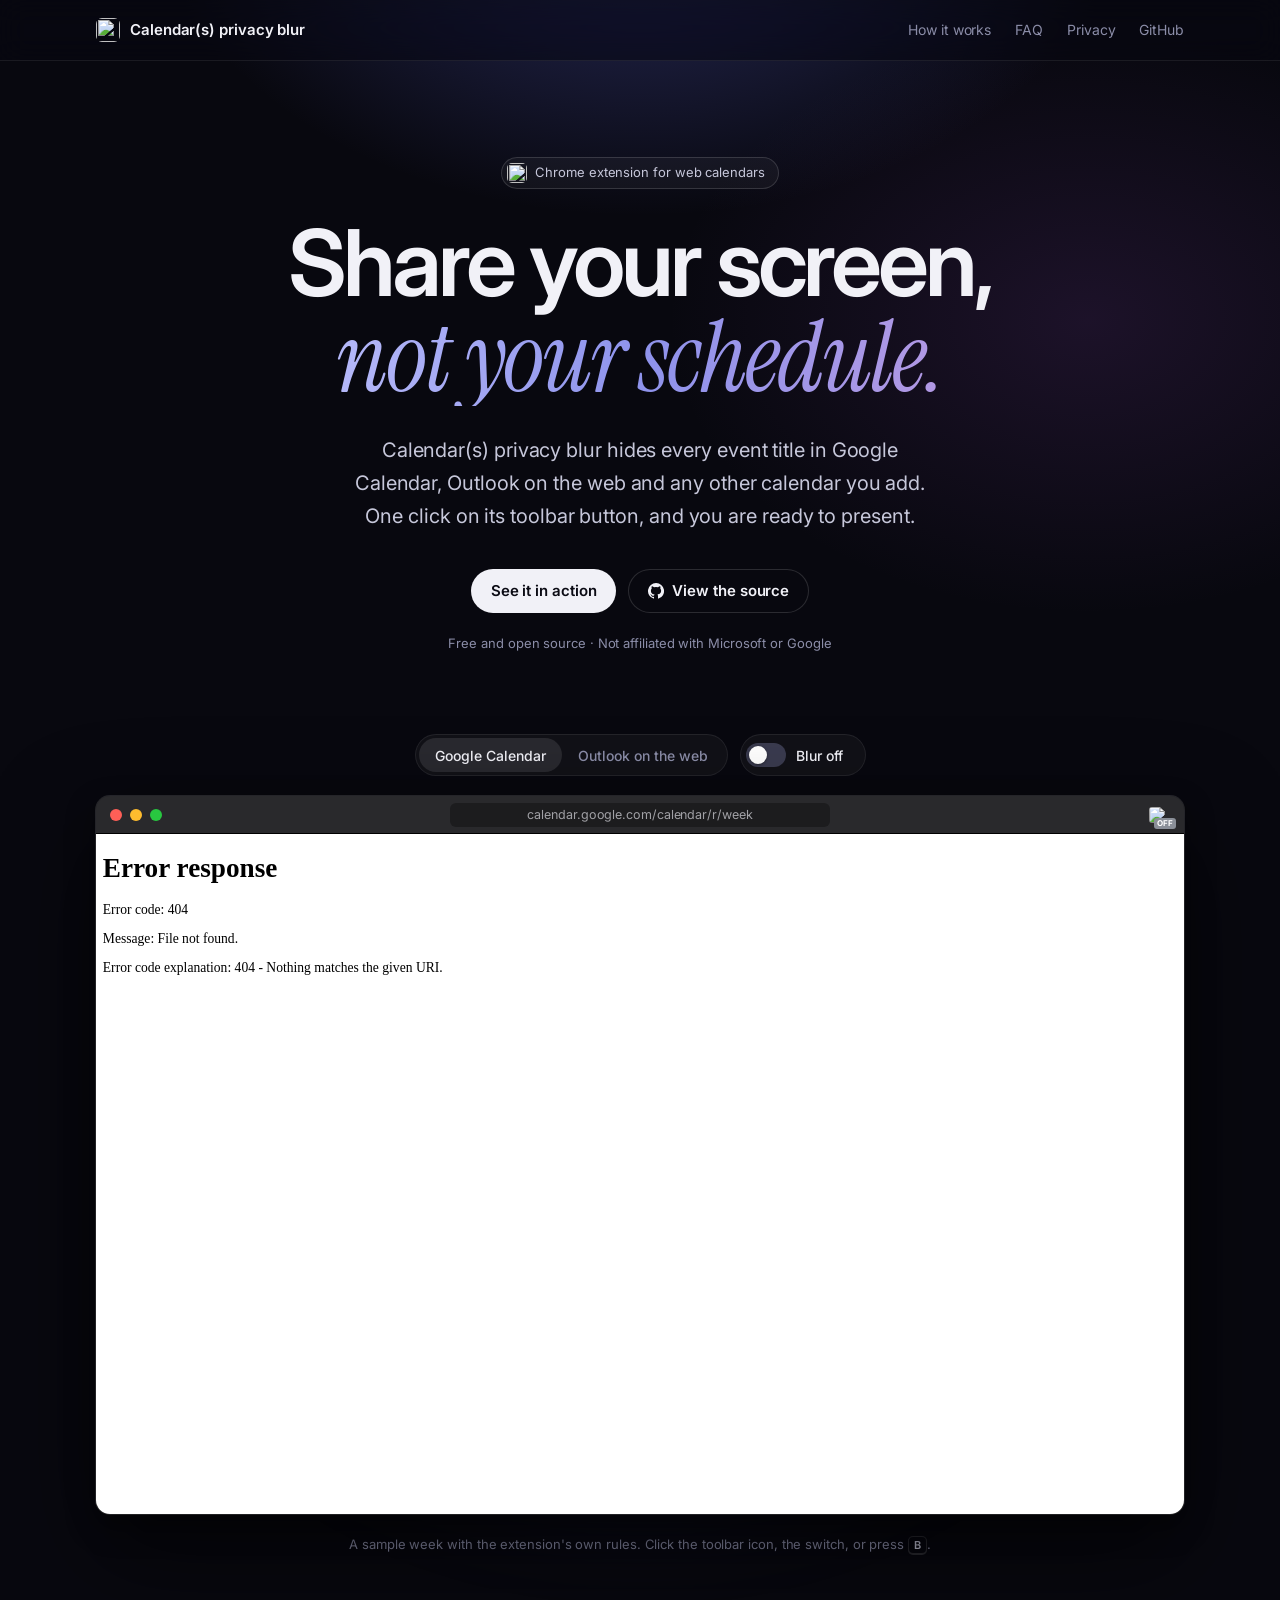
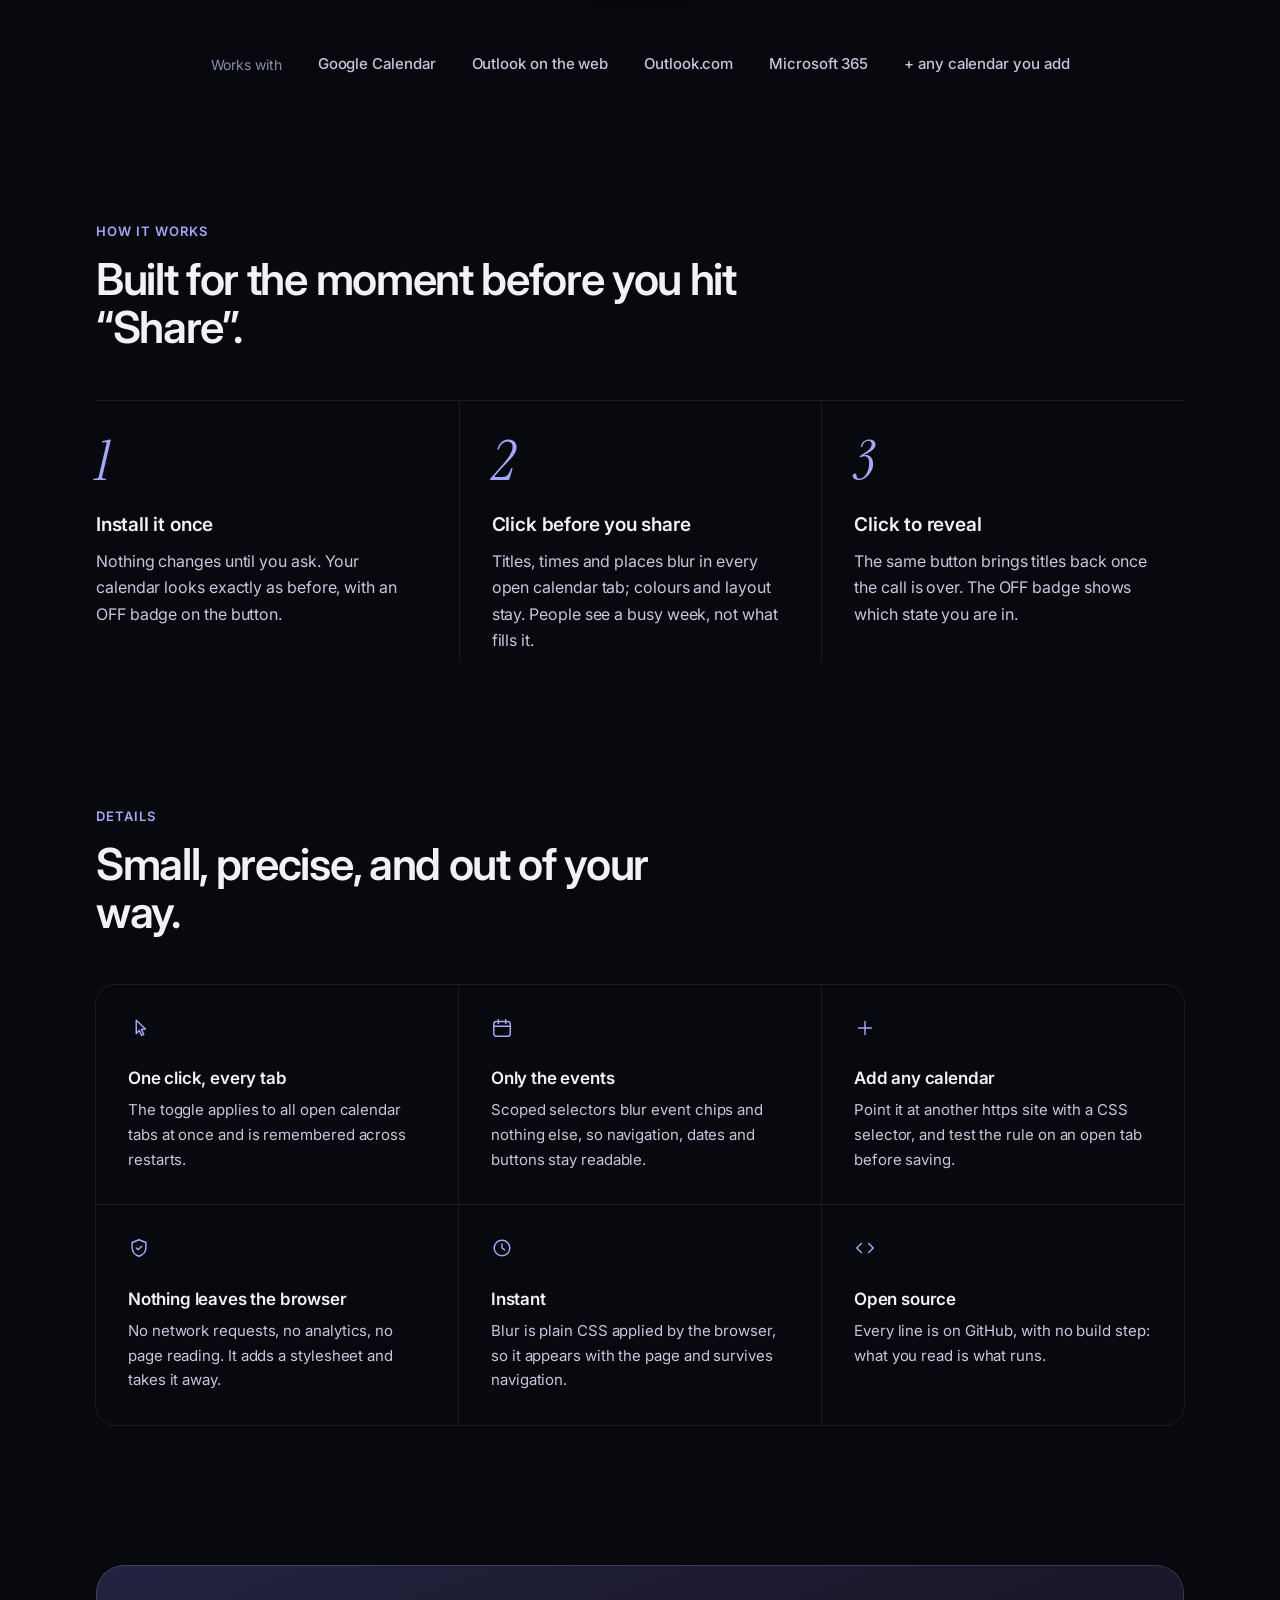
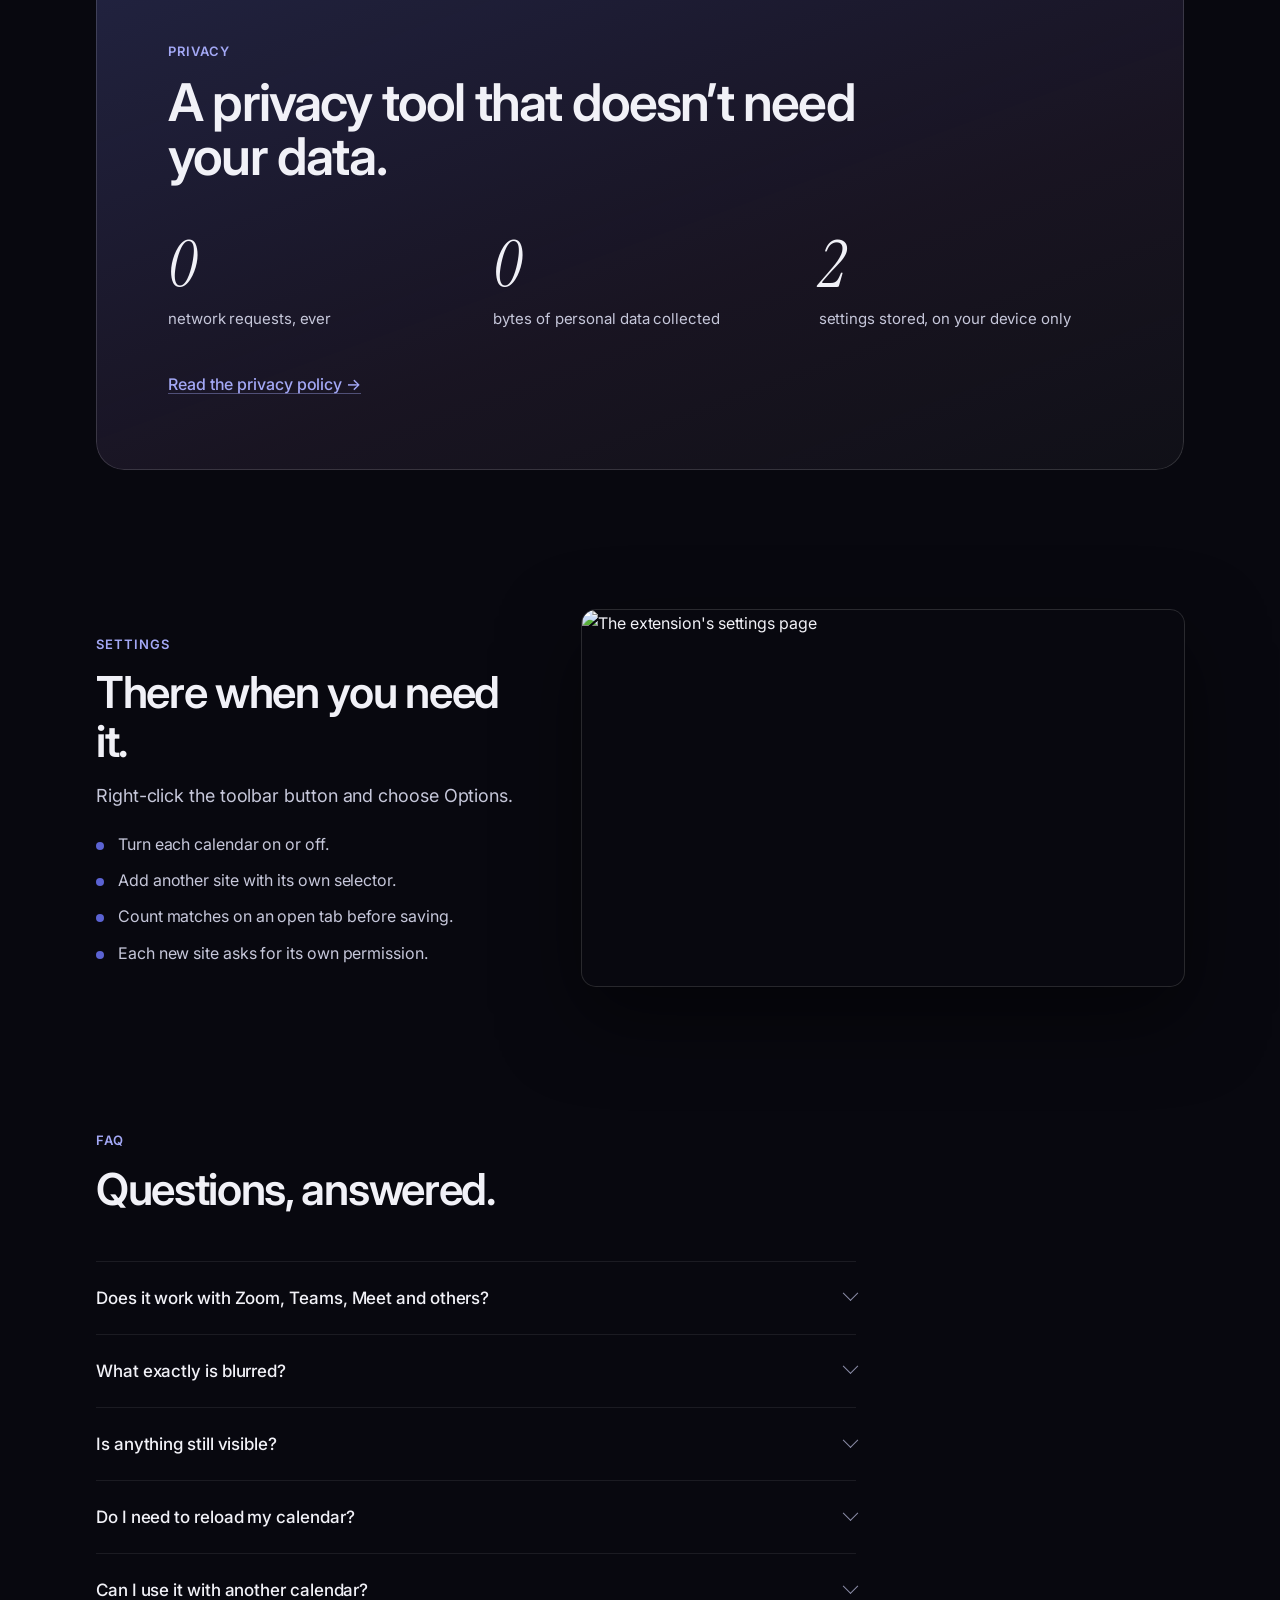
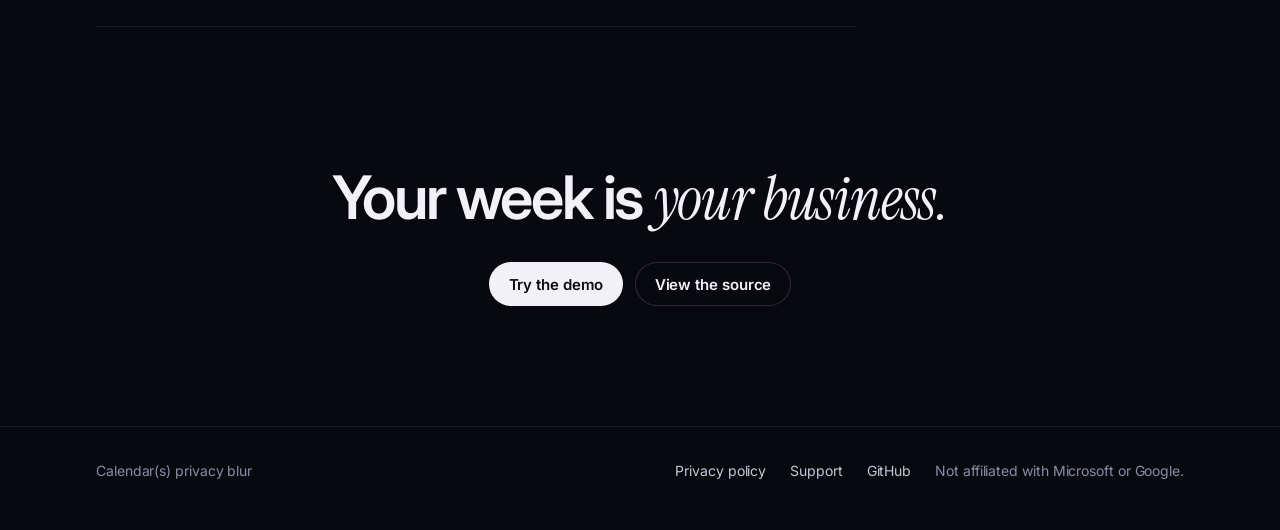
==== commit 02018bc0: "Start with blur off, and make turning it off work after a page load Masking now starts off on a fres" ====
--- a/site/index.html
+++ b/site/index.html
@@ -210,11 +210,11 @@
       </div>
       <div class="steps reveal">
         <div class="step"><div class="n">1</div><h3>Install it once</h3>
-          <p>Blur is on from the start. Open your calendar and every event is already smudged.</p></div>
-        <div class="step"><div class="n">2</div><h3>Share with confidence</h3>
-          <p>Titles, times and places blur; colours and layout stay. People see a busy week, not what fills it.</p></div>
+          <p>Nothing changes until you ask. Your calendar looks exactly as before, with an OFF badge on the button.</p></div>
+        <div class="step"><div class="n">2</div><h3>Click before you share</h3>
+          <p>Titles, times and places blur in every open calendar tab; colours and layout stay. People see a busy week, not what fills it.</p></div>
         <div class="step"><div class="n">3</div><h3>Click to reveal</h3>
-          <p>The toolbar button brings titles back. An OFF badge reminds you before the next call.</p></div>
+          <p>The same button brings titles back once the call is over. The OFF badge shows which state you are in.</p></div>
       </div>
     </section>
 
@@ -306,8 +306,8 @@
           <p>Hover cards and an opened event still show full details; the blur covers the calendar grid. The text is hidden, not deleted, so it protects against onlookers, not against someone at your keyboard.</p>
         </details>
         <details>
-          <summary>My calendar was open before I installed it.</summary>
-          <p>Reload that tab once. Tabs opened after installing are covered straight away.</p>
+          <summary>Do I need to reload my calendar?</summary>
+          <p>No. Turning blur on or off applies to open calendar tabs straight away, including ones that were open before you installed it.</p>
         </details>
         <details>
           <summary>Can I use it with another calendar?</summary>
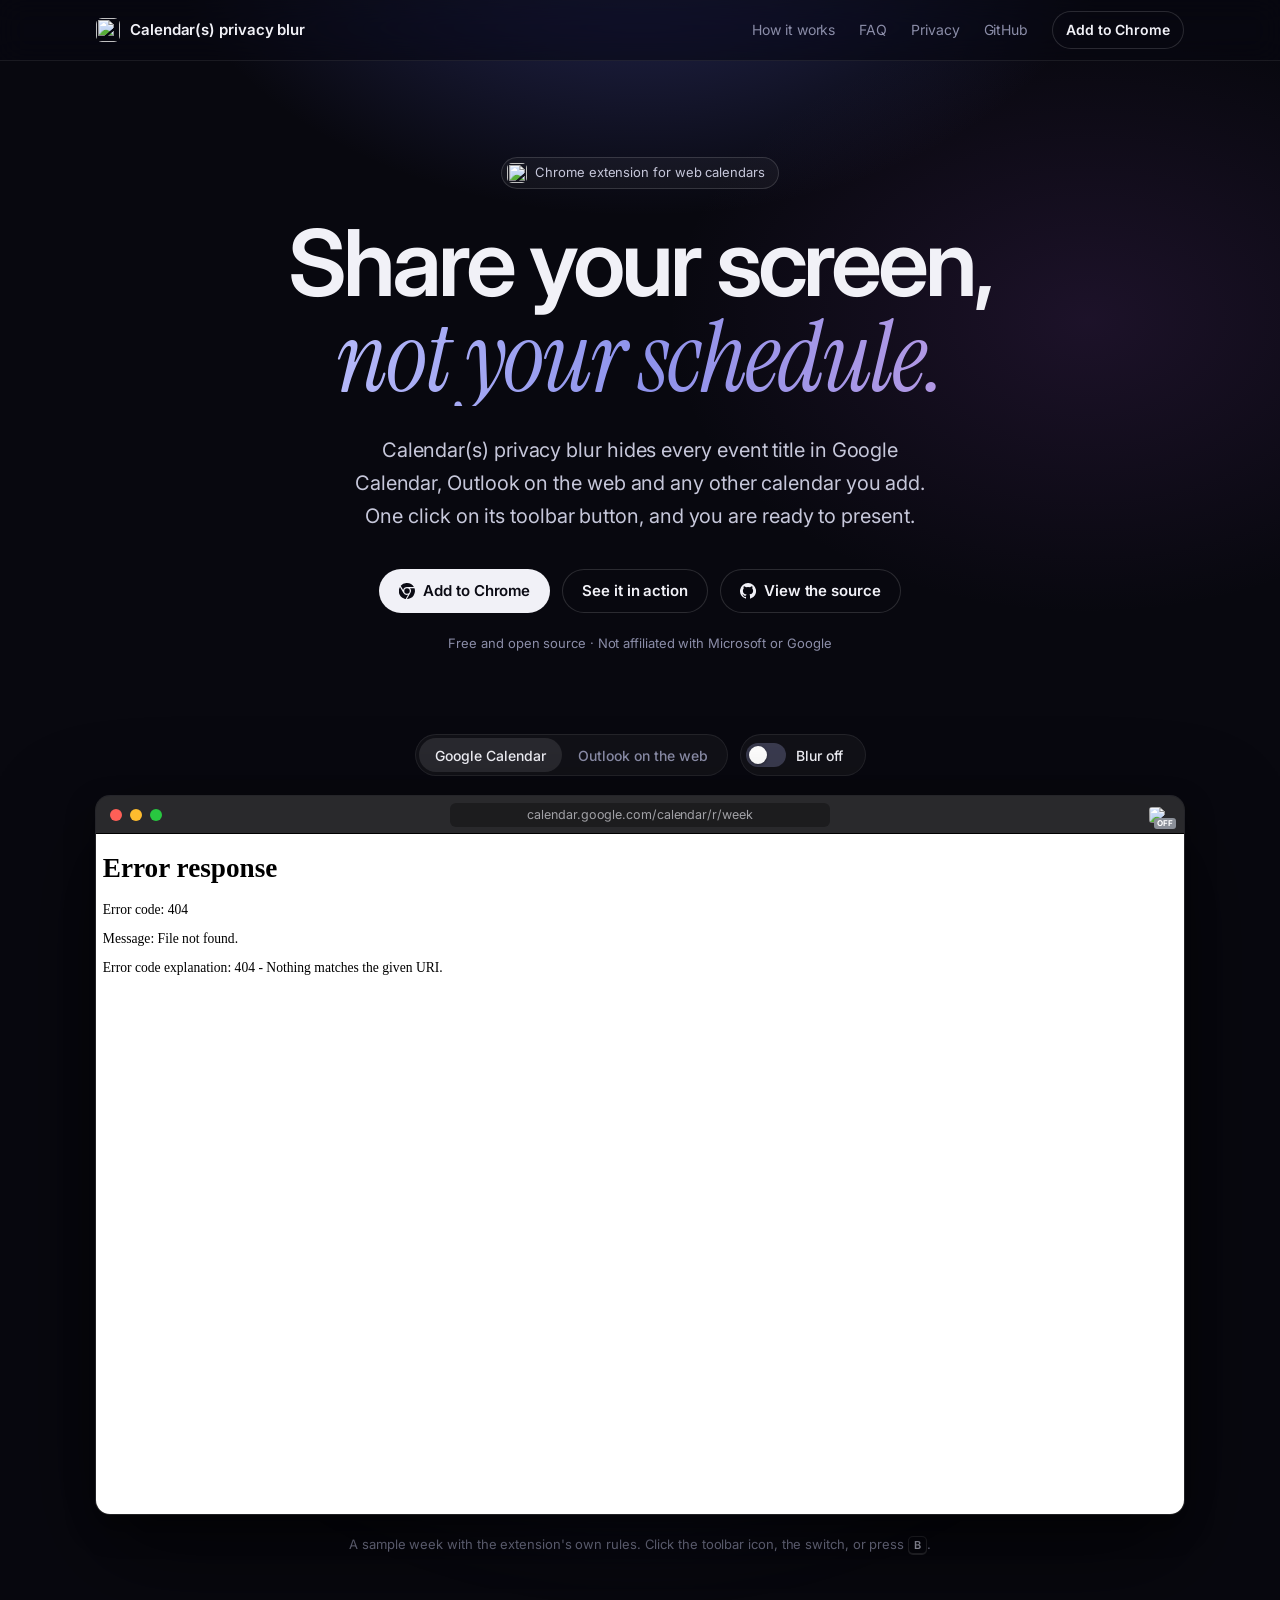
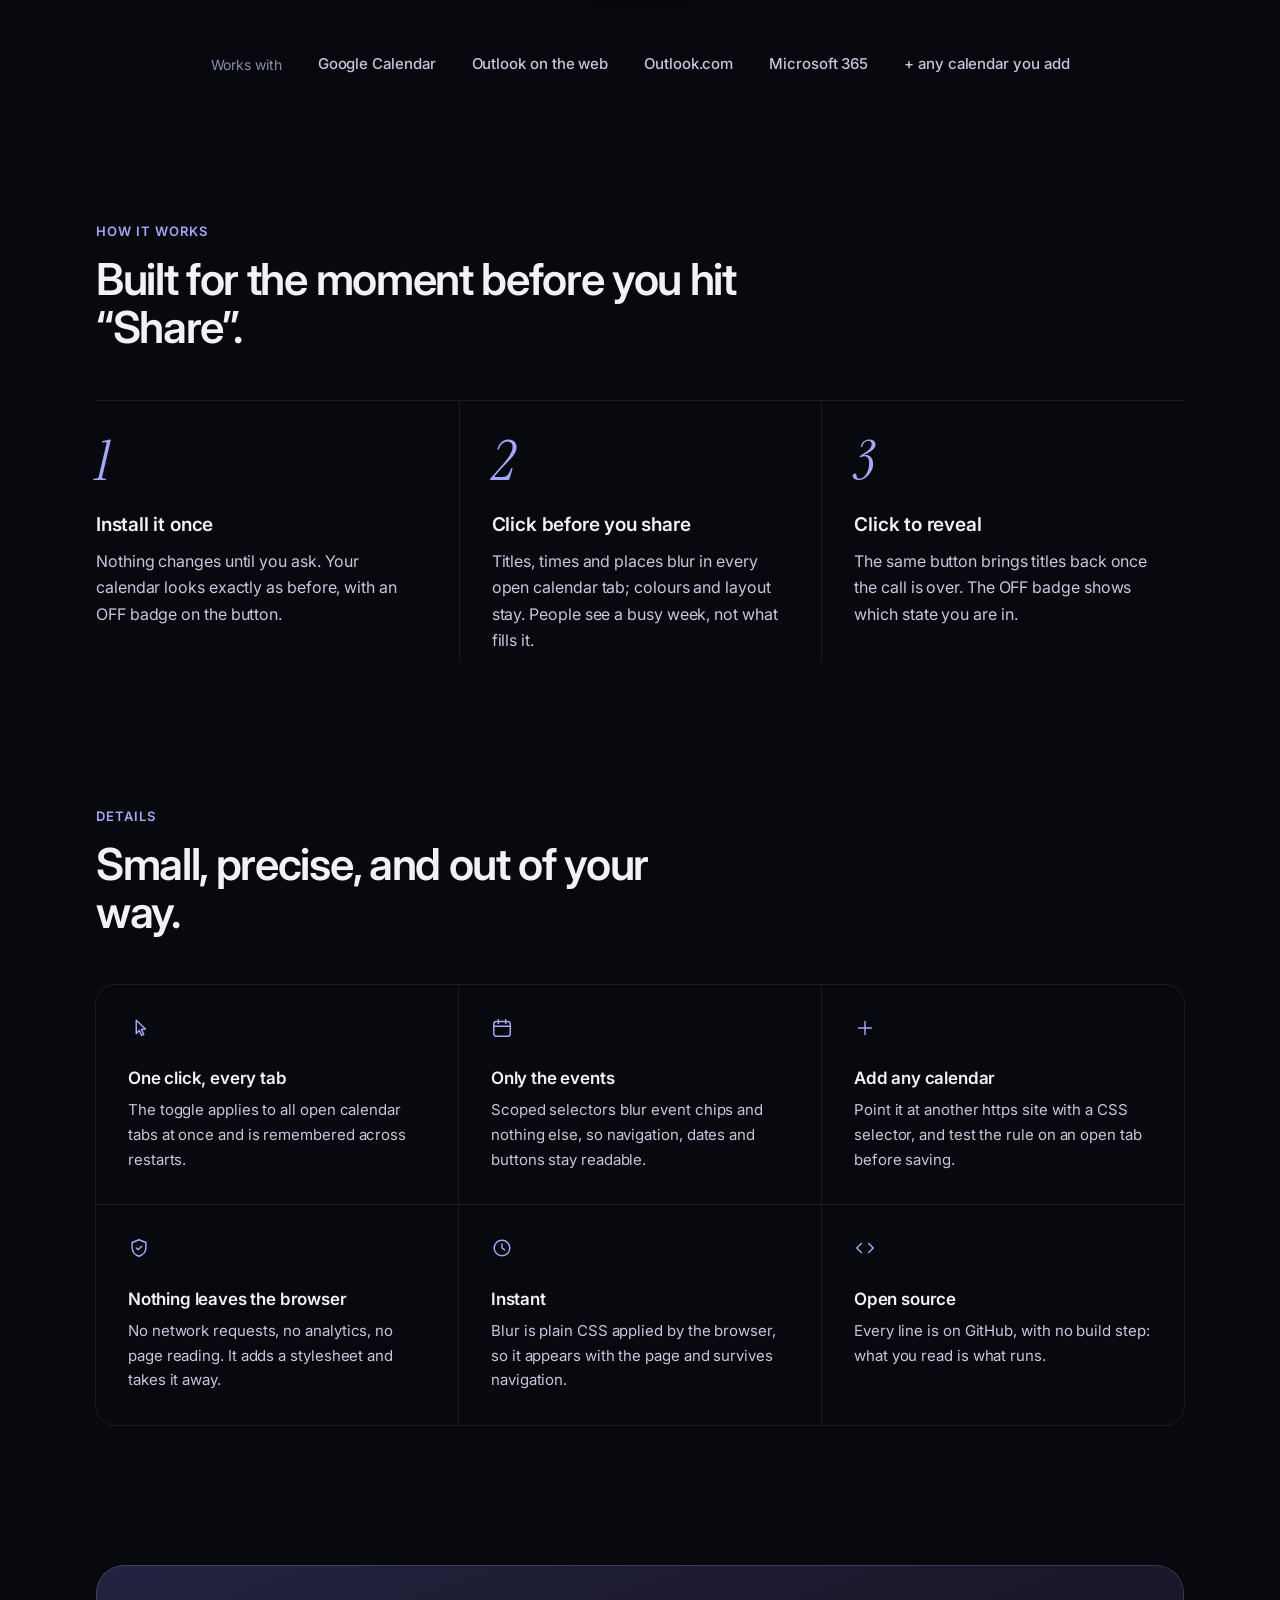
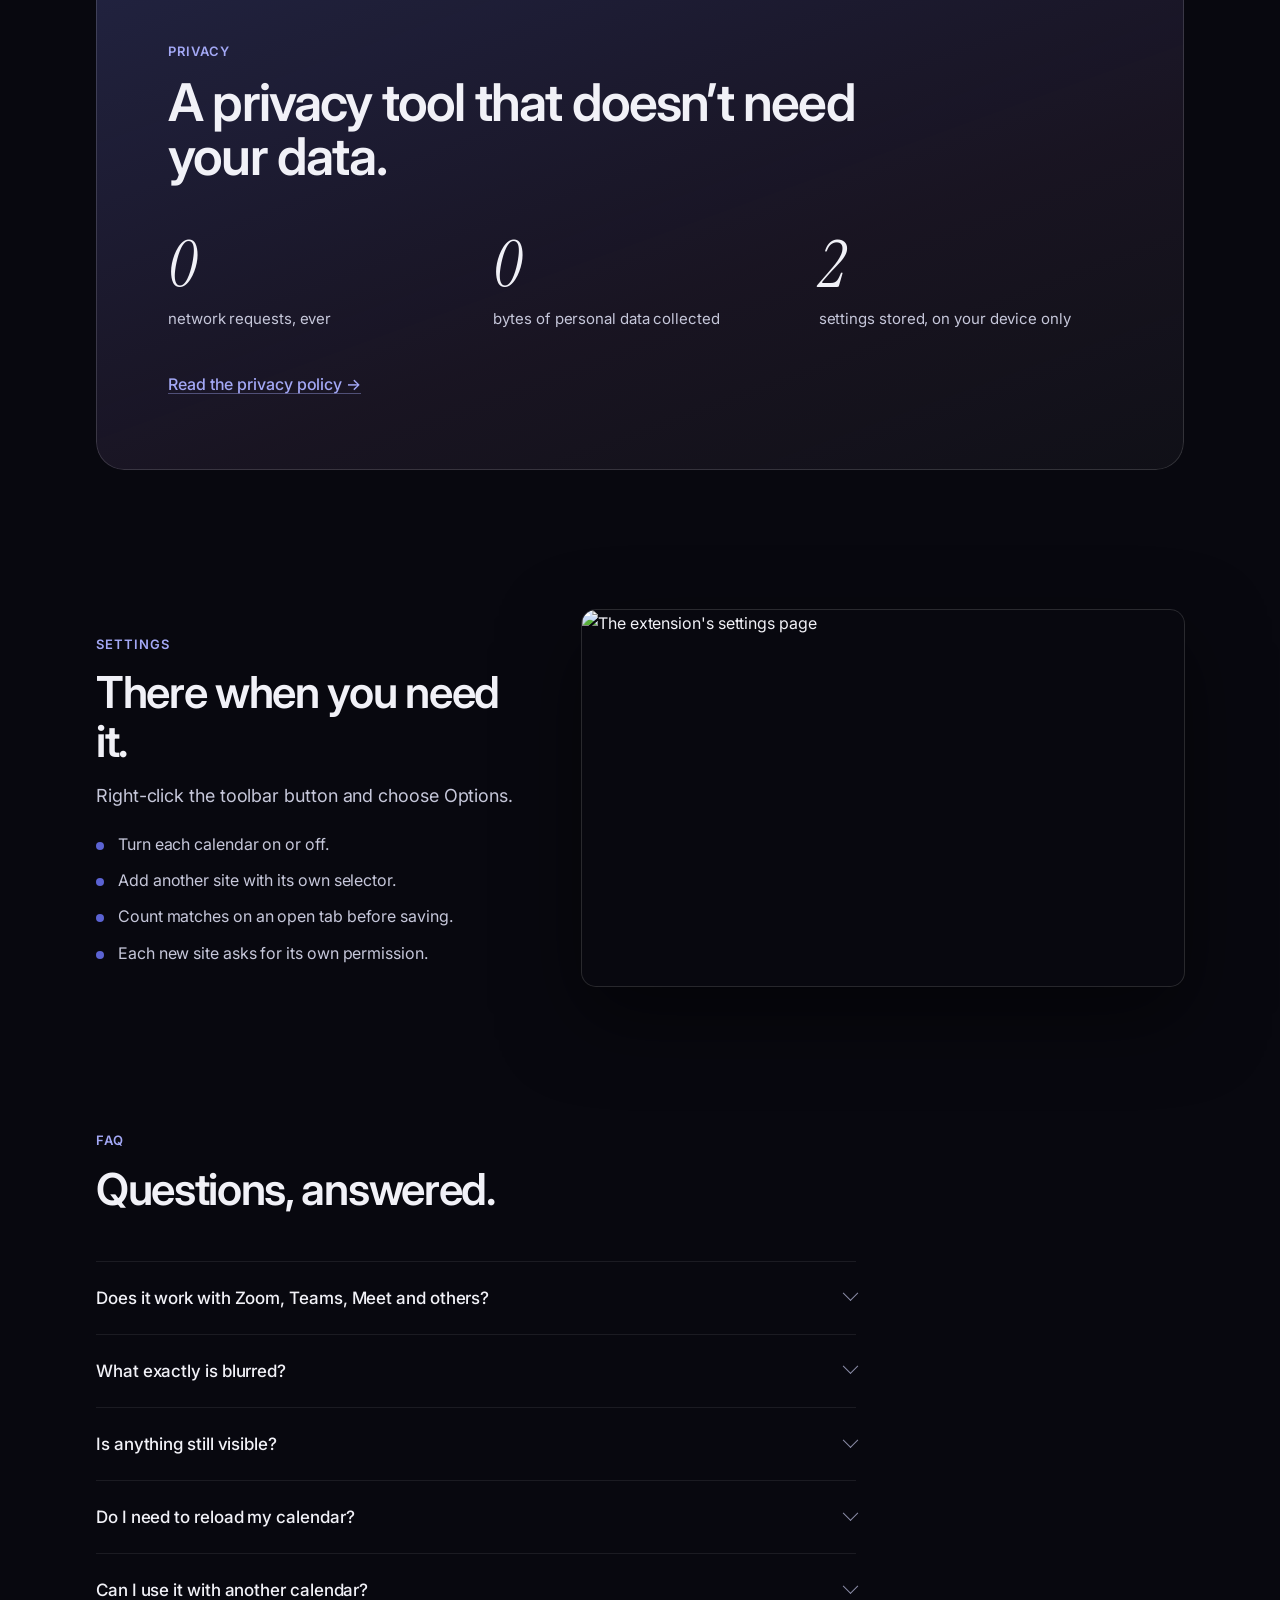
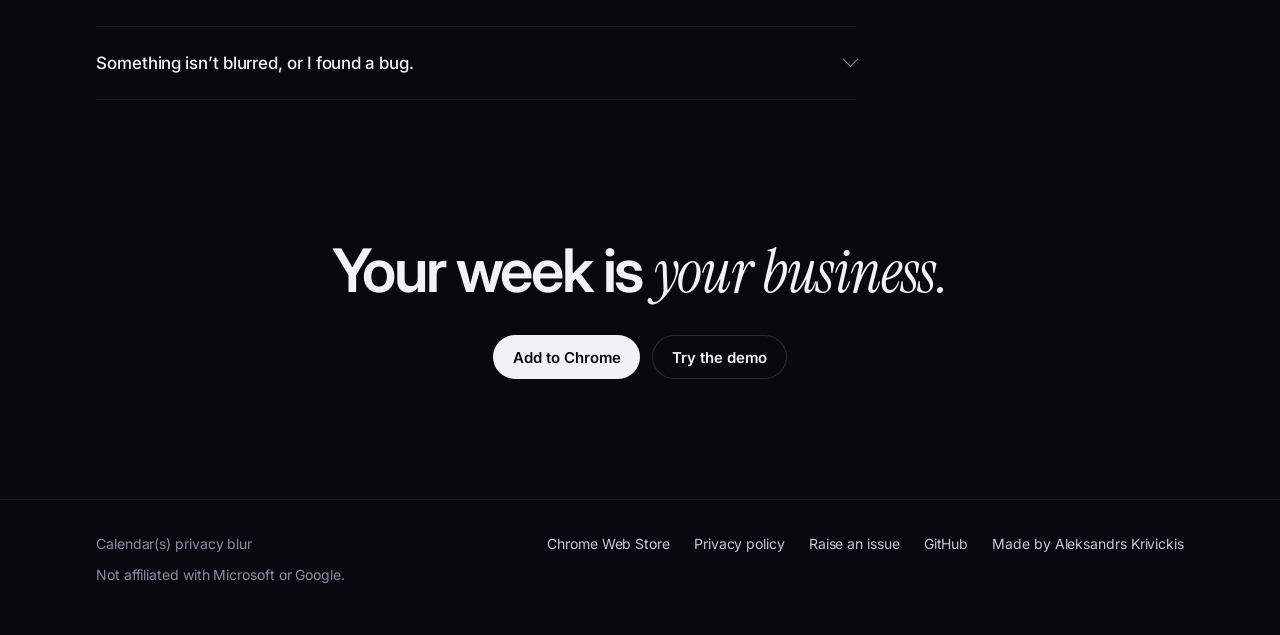
==== commit 8cfd805a: "Link the site to the Chrome Web Store, issues and LinkedIn "Add to Chrome" leads the hero and closin" ====
--- a/site/index.html
+++ b/site/index.html
@@ -153,8 +153,9 @@
       <span class="spacer"></span>
       <a class="link optional" href="#how">How it works</a>
       <a class="link optional" href="#faq">FAQ</a>
-      <a class="link" href="privacy.html">Privacy</a>
-      <a class="link" href="https://github.com/aleksandrskrivickis/calendar-privacy-blur">GitHub</a>
+      <a class="link narrow-hide" href="privacy.html">Privacy</a>
+      <a class="link narrow-hide" href="https://github.com/aleksandrskrivickis/calendar-privacy-blur">GitHub</a>
+      <a class="link install" href="https://chromewebstore.google.com/detail/calendars-privacy-blur/epkaeencnloknpgpkajkjiiebllmhanb">Add to Chrome</a>
     </div>
   </nav>
 
@@ -165,7 +166,10 @@
       <p class="lead">Calendar(s) privacy blur hides every event title in Google Calendar, Outlook on the web and any
         other calendar you add. One click on its toolbar button, and you are ready to present.</p>
       <div class="cta">
-        <a class="button" href="#demo">See it in action</a>
+        <a class="button" href="https://chromewebstore.google.com/detail/calendars-privacy-blur/epkaeencnloknpgpkajkjiiebllmhanb">
+          <svg viewBox="0 0 16 16" fill="currentColor" aria-hidden="true"><path d="M8 0a8 8 0 0 1 6.93 4H8a4 4 0 0 0-3.86 2.97L1.69 2.73A7.98 7.98 0 0 1 8 0zM.98 3.97 4.4 9.9A4 4 0 0 0 8 12c.37 0 .73-.05 1.07-.14l-2.45 4.24A8 8 0 0 1 .98 3.97zM15.5 5.33A8 8 0 0 1 7.9 16l3.43-5.93A4 4 0 0 0 11.03 5.33h4.47zM8 5.25a2.75 2.75 0 1 1 0 5.5 2.75 2.75 0 0 1 0-5.5z"/></svg>
+          Add to Chrome</a>
+        <a class="button ghost" href="#demo">See it in action</a>
         <a class="button ghost" href="https://github.com/aleksandrskrivickis/calendar-privacy-blur">
           <svg viewBox="0 0 16 16" fill="currentColor" aria-hidden="true"><path d="M8 0a8 8 0 0 0-2.53 15.59c.4.07.55-.17.55-.38v-1.35c-2.22.48-2.69-1.07-2.69-1.07-.36-.92-.89-1.17-.89-1.17-.73-.5.05-.49.05-.49.8.06 1.23.83 1.23.83.71 1.22 1.87.87 2.33.66.07-.52.28-.87.5-1.07-1.77-.2-3.64-.89-3.64-3.95 0-.87.31-1.59.82-2.15-.08-.2-.36-1.02.08-2.12 0 0 .67-.21 2.2.82a7.6 7.6 0 0 1 4 0c1.53-1.04 2.2-.82 2.2-.82.44 1.1.16 1.92.08 2.12.51.56.82 1.28.82 2.15 0 3.07-1.87 3.75-3.65 3.95.29.25.54.73.54 1.48v2.2c0 .21.15.46.55.38A8 8 0 0 0 8 0z"/></svg>
           View the source</a>
@@ -313,14 +317,18 @@
           <summary>Can I use it with another calendar?</summary>
           <p>Yes. In settings, add the site’s address and a CSS selector for its events. The extension asks for permission to that site only.</p>
         </details>
+        <details>
+          <summary>Something isn’t blurred, or I found a bug.</summary>
+          <p>Calendars change their pages now and then. <a href="https://github.com/aleksandrskrivickis/calendar-privacy-blur/issues">Raise an issue on GitHub</a> with the calendar and what you saw, and it will get fixed.</p>
+        </details>
       </div>
     </section>
 
     <section class="closing reveal">
       <h2>Your week is <span class="serif">your business.</span></h2>
       <div class="cta">
-        <a class="button" href="#demo">Try the demo</a>
-        <a class="button ghost" href="https://github.com/aleksandrskrivickis/calendar-privacy-blur">View the source</a>
+        <a class="button" href="https://chromewebstore.google.com/detail/calendars-privacy-blur/epkaeencnloknpgpkajkjiiebllmhanb">Add to Chrome</a>
+        <a class="button ghost" href="#demo">Try the demo</a>
       </div>
     </section>
   </main>
@@ -329,9 +337,11 @@
     <div class="wrap">
       <span>Calendar(s) privacy blur</span>
       <span class="spacer"></span>
+      <a href="https://chromewebstore.google.com/detail/calendars-privacy-blur/epkaeencnloknpgpkajkjiiebllmhanb">Chrome Web Store</a>
       <a href="privacy.html">Privacy policy</a>
-      <a href="https://github.com/aleksandrskrivickis/calendar-privacy-blur/issues">Support</a>
+      <a href="https://github.com/aleksandrskrivickis/calendar-privacy-blur/issues">Raise an issue</a>
       <a href="https://github.com/aleksandrskrivickis/calendar-privacy-blur">GitHub</a>
+      <a href="https://www.linkedin.com/in/aleksandrskrivickis/">Made by Aleksandrs Krivickis</a>
       <span>Not affiliated with Microsoft or Google.</span>
     </div>
   </footer>
--- a/site/style.css
+++ b/site/style.css
@@ -46,7 +46,12 @@
 nav .spacer { flex: 1; }
 nav a.link { color: var(--muted); text-decoration: none; font-size: 14px; transition: color .15s; }
 nav a.link:hover { color: var(--fg); }
+nav a.link.install { color: var(--fg); font-weight: 600; padding: 7px 14px; border-radius: 999px; box-shadow: inset 0 0 0 1px var(--line-hi); white-space: nowrap; }
+nav a.link.install:hover { background: rgba(255, 255, 255, .06); }
+.faq a { color: var(--fg); }
 @media (max-width: 560px) { nav a.link.optional { display: none; } nav .wrap { gap: 16px; } }
+/* The landing page also has "Add to Chrome" in the nav; on a phone that wins the space. */
+@media (max-width: 440px) { nav a.link.narrow-hide { display: none; } }
 
 .button {
   display: inline-flex; align-items: center; gap: 8px; height: 44px; padding: 0 20px; border-radius: 999px;
